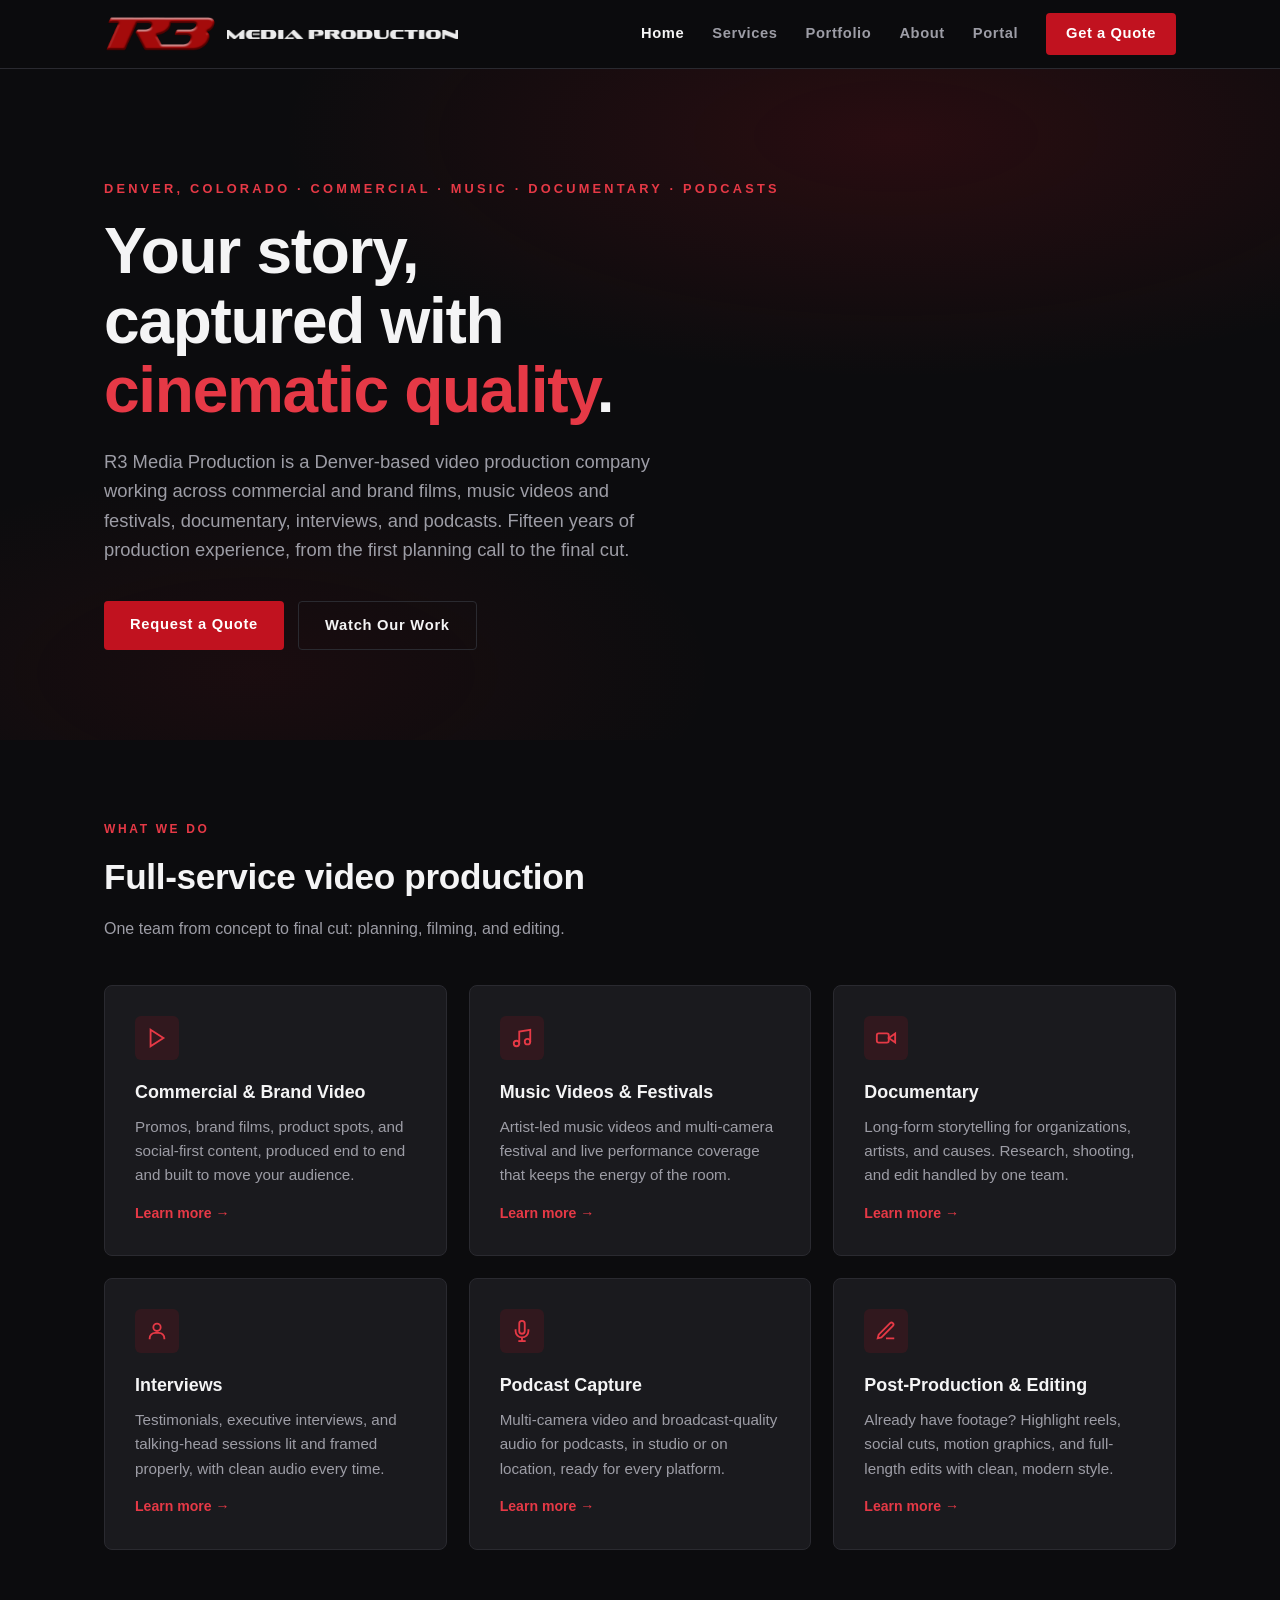
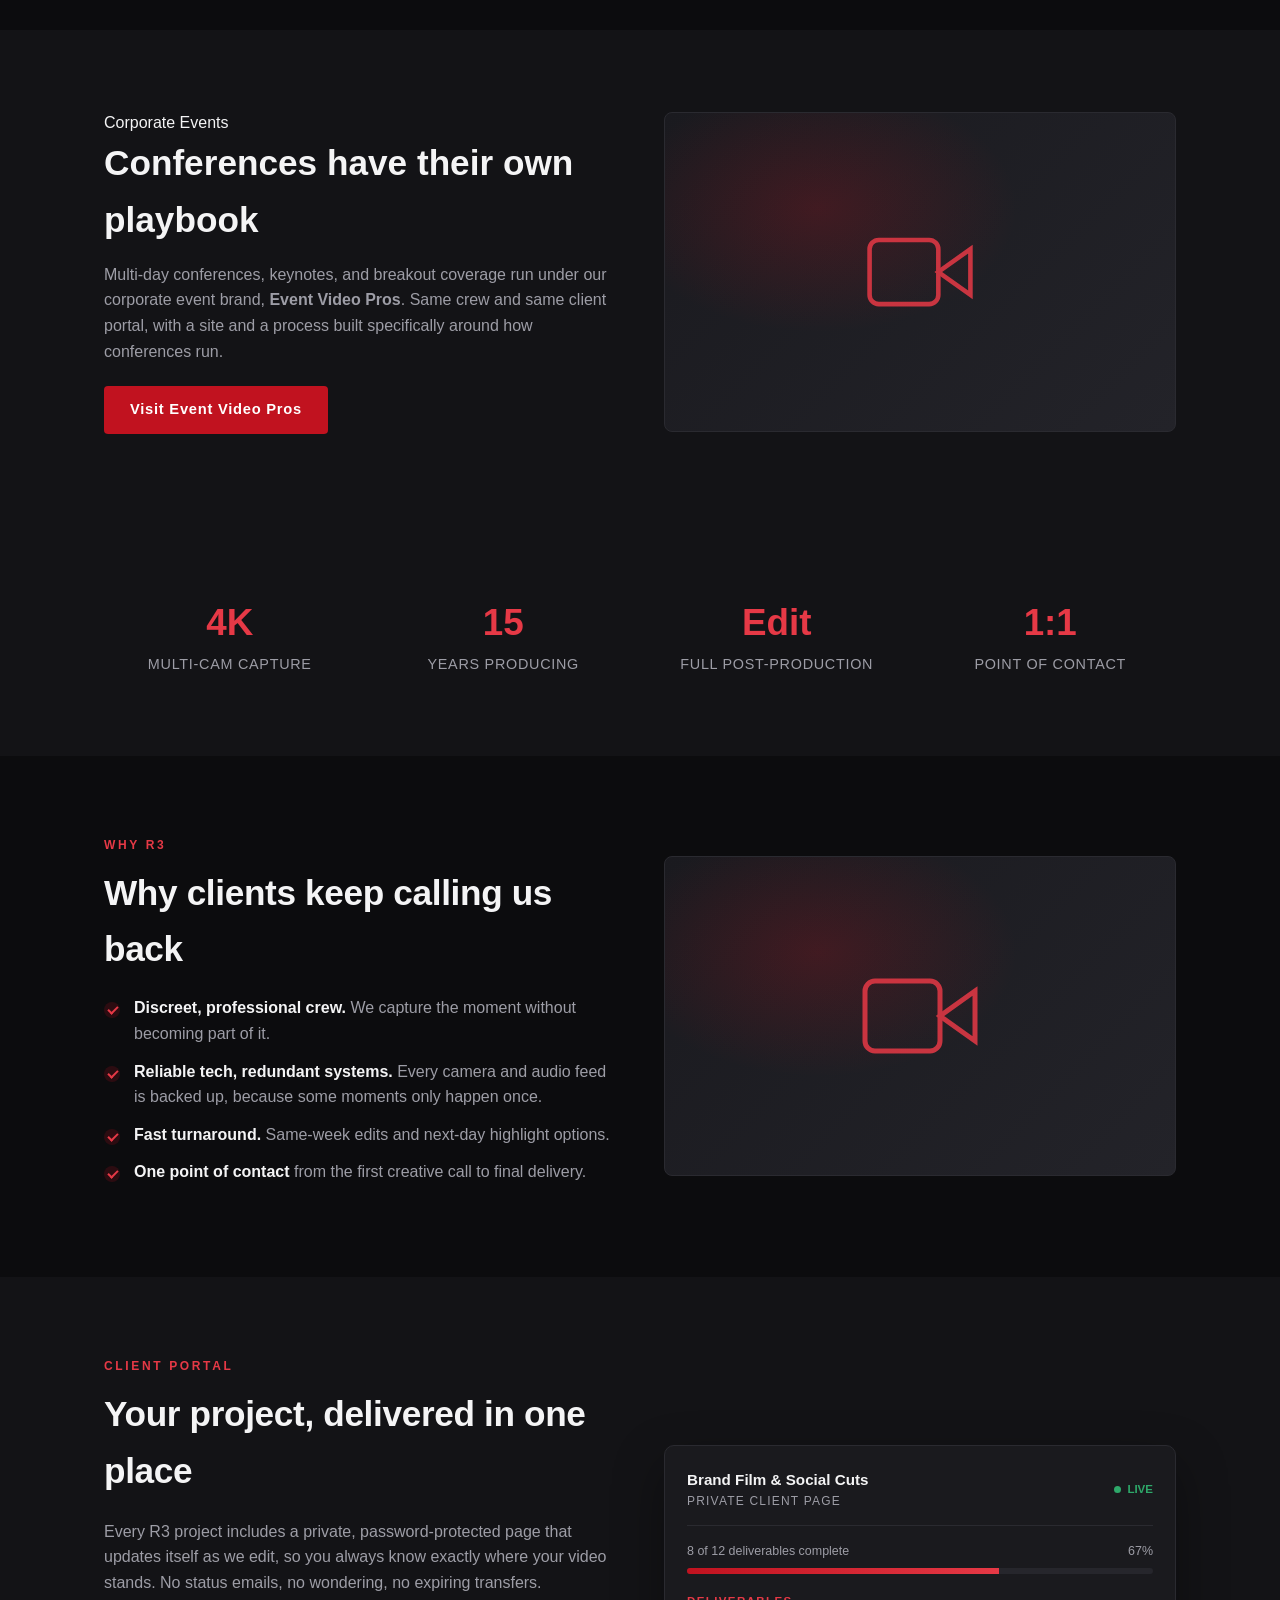
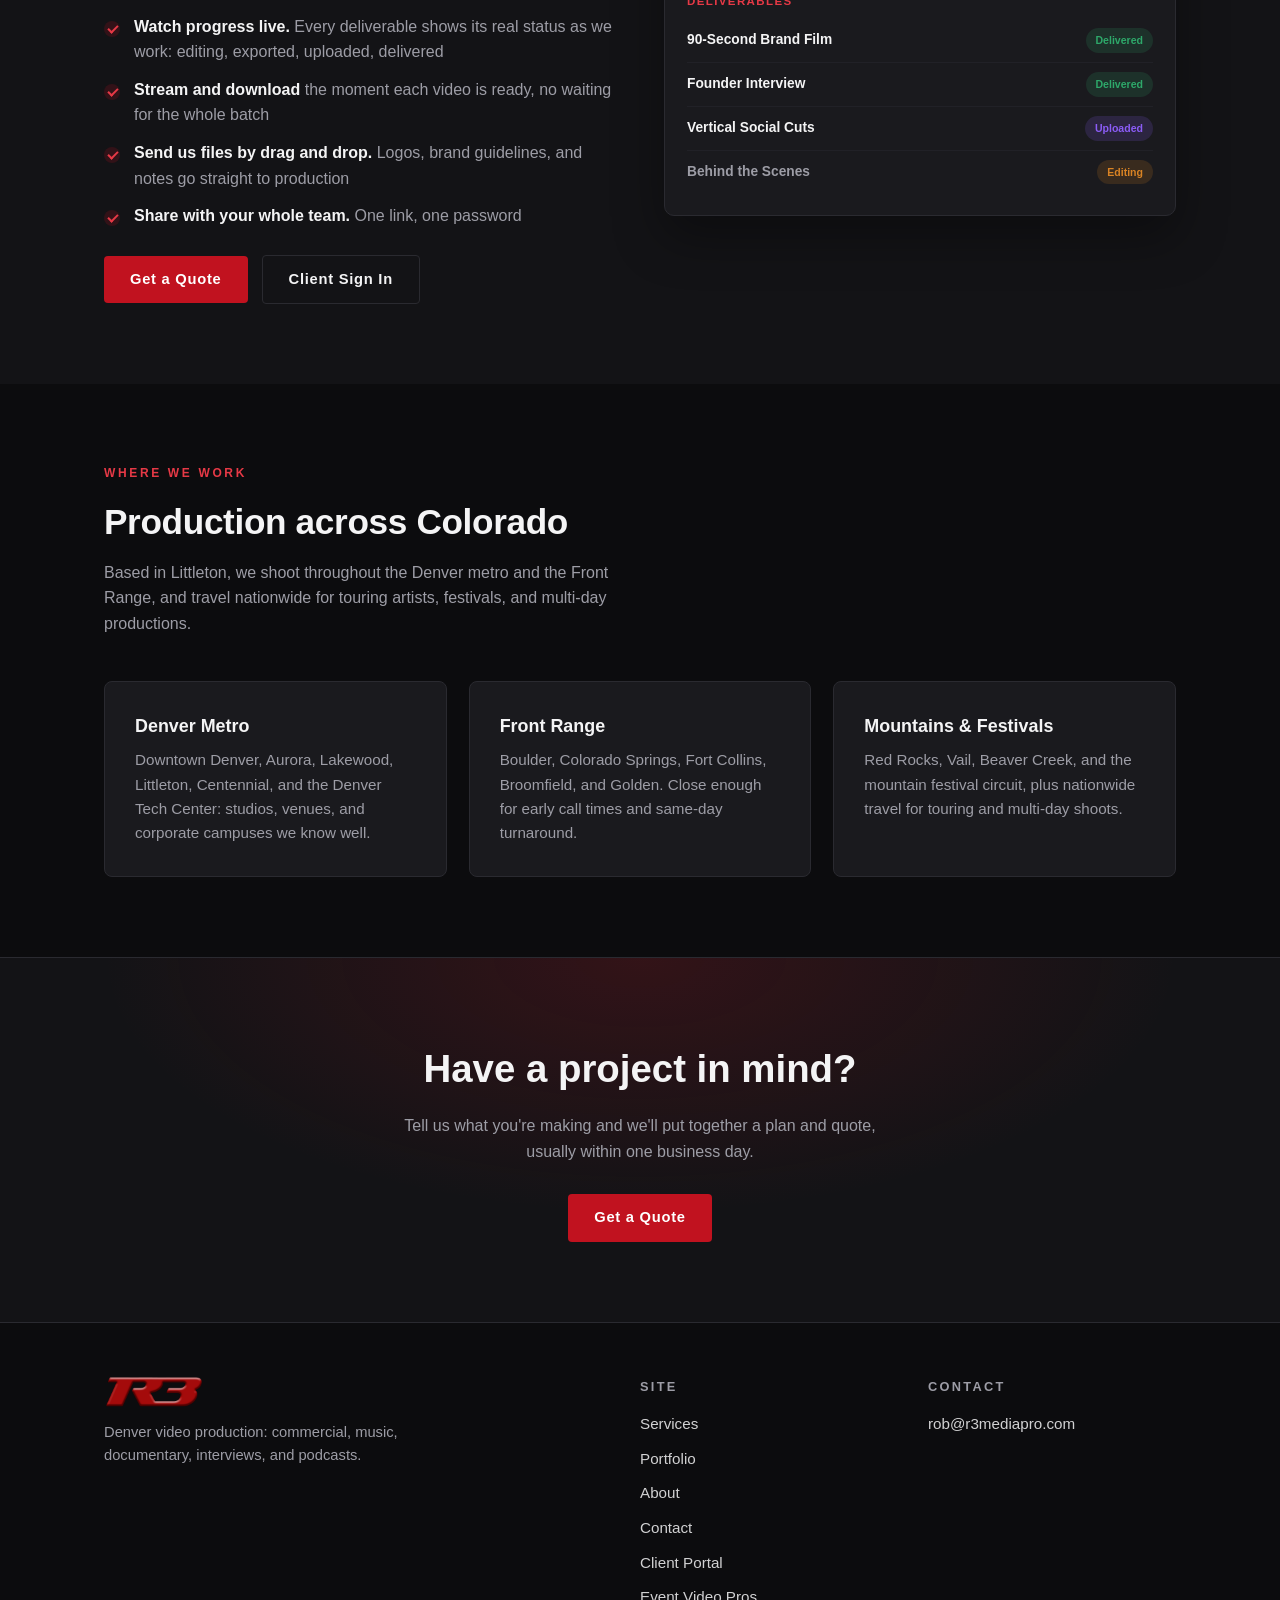
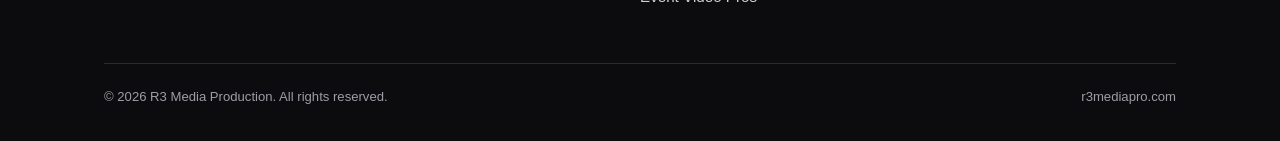
==== index.html @ 39f2b718 "Say playbook, not team: the conference handoff is specialisation, not headcount Co-Authored-By: Clau" ====
<!DOCTYPE html>
<html lang="en">
<head>
  <meta charset="UTF-8">
  <meta name="viewport" content="width=device-width, initial-scale=1.0">
  <title>Video Production in Denver | Commercial, Music, Documentary &amp; Podcast</title>
  <meta name="description" content="Denver video production company. Commercial and brand video, music videos and festivals, documentary, interviews, and podcast capture, with full post-production and a live client portal.">
  <link rel="icon" type="image/png" href="assets/favicon.png">

  <!-- seo -->
  <link rel="canonical" href="https://r3mediapro.com/">
  <meta property="og:type" content="website">
  <meta property="og:site_name" content="R3 Media Production">
  <meta property="og:url" content="https://r3mediapro.com/">
  <meta property="og:title" content="Video Production in Denver | R3 Media Production">
  <meta property="og:description" content="Denver video production company. Commercial and brand video, music videos and festivals, documentary, interviews, and podcast capture, with full post-production and a live client portal.">
  <meta property="og:image" content="https://r3mediapro.com/assets/r3-logo-full.png">
  <meta name="twitter:card" content="summary_large_image">
  <meta name="twitter:title" content="Video Production in Denver | R3 Media Production">
  <meta name="twitter:description" content="Denver video production company. Commercial and brand video, music videos and festivals, documentary, interviews, and podcast capture, with full post-production and a live client portal.">
  <meta name="twitter:image" content="https://r3mediapro.com/assets/r3-logo-full.png">
  <!-- /seo -->
  <link rel="stylesheet" href="css/styles.css">

<script type="application/ld+json">
{
  "@context": "https://schema.org",
  "@graph": [
    {
      "@type": ["LocalBusiness", "ProfessionalService"],
      "@id": "https://r3mediapro.com/#business",
      "name": "R3 Media Production",
      "description": "Denver video production company producing commercial and brand video, music videos and festival coverage, documentary, interviews, and podcast capture, with full post-production.",
      "url": "https://r3mediapro.com/",
      "email": "rob@r3mediapro.com",
      "image": "https://r3mediapro.com/assets/r3-logo-full.png",
      "logo": "https://r3mediapro.com/assets/r3-logo-full.png",
      "founder": { "@type": "Person", "name": "Rob Spradling", "jobTitle": "Owner / Operator" },
      "address": { "@type": "PostalAddress", "addressLocality": "Littleton", "addressRegion": "CO", "addressCountry": "US" },
      "areaServed": [
        { "@type": "City", "name": "Denver" },
        { "@type": "City", "name": "Littleton" },
        { "@type": "City", "name": "Boulder" },
        { "@type": "City", "name": "Colorado Springs" },
        { "@type": "City", "name": "Aurora" },
        { "@type": "State", "name": "Colorado" }
      ],
      "knowsAbout": [
        "commercial video production",
        "brand video production",
        "music video production",
        "music festival videography",
        "documentary production",
        "interview filming",
        "podcast video and audio capture",
        "video editing and post-production"
      ],
      "hasOfferCatalog": {
        "@type": "OfferCatalog",
        "name": "Video Production Services",
        "itemListElement": [
          { "@type": "Offer", "itemOffered": { "@type": "Service", "name": "Commercial and Brand Video", "url": "https://r3mediapro.com/services.html#commercial" } },
          { "@type": "Offer", "itemOffered": { "@type": "Service", "name": "Music Videos and Festival Coverage", "url": "https://r3mediapro.com/services.html#music" } },
          { "@type": "Offer", "itemOffered": { "@type": "Service", "name": "Documentary Production", "url": "https://r3mediapro.com/services.html#documentary" } },
          { "@type": "Offer", "itemOffered": { "@type": "Service", "name": "Interview Filming", "url": "https://r3mediapro.com/services.html#interviews" } },
          { "@type": "Offer", "itemOffered": { "@type": "Service", "name": "Video and Audio Podcast Capture", "url": "https://r3mediapro.com/services.html#podcast" } },
          { "@type": "Offer", "itemOffered": { "@type": "Service", "name": "Post-Production and Editing", "url": "https://r3mediapro.com/services.html#editing" } }
        ]
      }
    },
    {
      "@type": "WebSite",
      "@id": "https://r3mediapro.com/#website",
      "url": "https://r3mediapro.com/",
      "name": "R3 Media Production",
      "publisher": { "@id": "https://r3mediapro.com/#business" }
    }
  ]
}
</script>
</head>
<body>

<header class="site-header">
  <div class="wrap nav">
    <a class="brand" href="index.html">
      <img src="assets/r3-mark.png" alt="R3 Media Production logo">
      <img class="mp-text" src="assets/mp-text.png" alt="Media Production">
    </a>
    <button class="menu-toggle" aria-label="Menu" onclick="document.querySelector('nav.links').classList.toggle('open')">
      <span></span><span></span><span></span>
    </button>
    <nav class="links">
      <a href="index.html" class="active">Home</a>
      <a href="services.html">Services</a>
      <a href="portfolio.html">Portfolio</a>
      <a href="about.html">About</a>
      <a href="portal/">Portal</a>
      <a href="contact.html" class="btn">Get a Quote</a>
    </nav>
  </div>
</header>

<div id="sent-banner" style="display:none; background:#1d7a3e; color:#fff; text-align:center; padding:14px 24px; font-weight:600;">
  ✓ Request sent! We'll get back to you within one business day.
</div>
<script>
if (new URLSearchParams(location.search).get('sent') === '1') {
  document.getElementById('sent-banner').style.display = 'block';
  history.replaceState(null, '', location.pathname);
  setTimeout(() => { document.getElementById('sent-banner').style.display = 'none'; }, 6000);
}
</script>

<section class="hero">
  <div class="wrap">
    <div class="kicker">Denver, Colorado &middot; Commercial &middot; Music &middot; Documentary &middot; Podcasts</div>
    <h1>Your story, captured with <em>cinematic quality</em>.</h1>
    <p class="lead">R3 Media Production is a Denver-based video production company working across commercial and brand films, music videos and festivals, documentary, interviews, and podcasts. Fifteen years of production experience, from the first planning call to the final cut.</p>
    <div class="cta-row">
      <a class="btn" href="contact.html">Request a Quote</a>
      <a class="btn ghost" href="portfolio.html">Watch Our Work</a>
    </div>
  </div>
</section>

<section class="block">
  <div class="wrap">
    <div class="section-head">
      <div class="kicker">What We Do</div>
      <h2>Full-service video production</h2>
      <p>One team from concept to final cut: planning, filming, and editing.</p>
    </div>
    <div class="grid cols-3">
      <div class="card">
        <div class="icon">
          <svg width="22" height="22" viewBox="0 0 24 24" fill="none" stroke="currentColor" stroke-width="2"><polygon points="5 3 19 12 5 21 5 3"/></svg>
        </div>
        <h3>Commercial &amp; Brand Video</h3>
        <p>Promos, brand films, product spots, and social-first content, produced end to end and built to move your audience.</p>
        <a class="more" href="services.html#commercial">Learn more &rarr;</a>
      </div>
      <div class="card">
        <div class="icon">
          <svg width="22" height="22" viewBox="0 0 24 24" fill="none" stroke="currentColor" stroke-width="2"><path d="M9 18V5l12-2v13"/><circle cx="6" cy="18" r="3"/><circle cx="18" cy="16" r="3"/></svg>
        </div>
        <h3>Music Videos &amp; Festivals</h3>
        <p>Artist-led music videos and multi-camera festival and live performance coverage that keeps the energy of the room.</p>
        <a class="more" href="services.html#music">Learn more &rarr;</a>
      </div>
      <div class="card">
        <div class="icon">
          <svg width="22" height="22" viewBox="0 0 24 24" fill="none" stroke="currentColor" stroke-width="2"><rect x="2" y="7" width="13" height="10" rx="2"/><path d="M22 7l-7 5 7 5V7z"/></svg>
        </div>
        <h3>Documentary</h3>
        <p>Long-form storytelling for organizations, artists, and causes. Research, shooting, and edit handled by one team.</p>
        <a class="more" href="services.html#documentary">Learn more &rarr;</a>
      </div>
      <div class="card">
        <div class="icon">
          <svg width="22" height="22" viewBox="0 0 24 24" fill="none" stroke="currentColor" stroke-width="2"><circle cx="12" cy="8" r="4"/><path d="M4 21v-1a6 6 0 016-6h4a6 6 0 016 6v1"/></svg>
        </div>
        <h3>Interviews</h3>
        <p>Testimonials, executive interviews, and talking-head sessions lit and framed properly, with clean audio every time.</p>
        <a class="more" href="services.html#interviews">Learn more &rarr;</a>
      </div>
      <div class="card">
        <div class="icon">
          <svg width="22" height="22" viewBox="0 0 24 24" fill="none" stroke="currentColor" stroke-width="2"><path d="M12 1a3 3 0 00-3 3v8a3 3 0 006 0V4a3 3 0 00-3-3z"/><path d="M19 10v2a7 7 0 01-14 0v-2"/><line x1="12" y1="19" x2="12" y2="23"/><line x1="8" y1="23" x2="16" y2="23"/></svg>
        </div>
        <h3>Podcast Capture</h3>
        <p>Multi-camera video and broadcast-quality audio for podcasts, in studio or on location, ready for every platform.</p>
        <a class="more" href="services.html#podcast">Learn more &rarr;</a>
      </div>
      <div class="card">
        <div class="icon">
          <svg width="22" height="22" viewBox="0 0 24 24" fill="none" stroke="currentColor" stroke-width="2"><path d="M12 20h9M16.5 3.5a2.12 2.12 0 013 3L7 19l-4 1 1-4L16.5 3.5z"/></svg>
        </div>
        <h3>Post-Production &amp; Editing</h3>
        <p>Already have footage? Highlight reels, social cuts, motion graphics, and full-length edits with clean, modern style.</p>
        <a class="more" href="services.html#editing">Learn more &rarr;</a>
      </div>
    </div>
  </div>
</section>

<section class="block alt" id="corporate-events">
  <div class="wrap">
    <div class="grid cols-2" style="align-items:center; gap:48px;">
      <div>
        <div class="kicker">Corporate Events</div>
        <h2 style="font-size:clamp(1.6rem,3vw,2.2rem); font-weight:800;">Conferences have their own playbook</h2>
        <p style="color:var(--muted); margin:14px 0 4px;">Multi-day conferences, keynotes, and breakout coverage run under our corporate event brand, <strong>Event Video Pros</strong>. Same crew and same client portal, with a site and a process built specifically around how conferences run.</p>
        <div class="cta-row" style="margin-top:22px;">
          <a class="btn" href="https://eventvideopros.com/">Visit Event Video Pros</a>
        </div>
      </div>
      <div class="service-visual" style="aspect-ratio:16/10;">
        <svg width="110" height="110" viewBox="0 0 24 24" fill="none" stroke="#e63946" stroke-width="1"><path d="M23 7l-7 5 7 5V7z"/><rect x="1" y="5" width="15" height="14" rx="2"/></svg>
      </div>
    </div>
  </div>
</section>

<section class="block alt">
  <div class="wrap">
    <div class="stats">
      <div class="stat"><div class="num">4K</div><div class="label">Multi-Cam Capture</div></div>
      <div class="stat"><div class="num">15</div><div class="label">Years Producing</div></div>
      <div class="stat"><div class="num">Edit</div><div class="label">Full Post-Production</div></div>
      <div class="stat"><div class="num">1:1</div><div class="label">Point of Contact</div></div>
    </div>
  </div>
</section>

<section class="block">
  <div class="wrap">
    <div class="grid cols-2" style="align-items:center; gap:48px;">
      <div>
        <div class="section-head" style="margin-bottom:0;">
          <div class="kicker">Why R3</div>
          <h2>Why clients keep calling us back</h2>
        </div>
        <ul class="checks">
          <li><strong>Discreet, professional crew.</strong> We capture the moment without becoming part of it.</li>
          <li><strong>Reliable tech, redundant systems.</strong> Every camera and audio feed is backed up, because some moments only happen once.</li>
          <li><strong>Fast turnaround.</strong> Same-week edits and next-day highlight options.</li>
          <li><strong>One point of contact</strong> from the first creative call to final delivery.</li>
        </ul>
      </div>
      <div class="service-visual">
        <svg width="120" height="120" viewBox="0 0 24 24" fill="none" stroke="#e63946" stroke-width="1"><path d="M23 7l-7 5 7 5V7z"/><rect x="1" y="5" width="15" height="14" rx="2"/></svg>
      </div>
    </div>
  </div>
</section>

<section class="block alt" id="client-portal">
  <div class="wrap">
    <div class="grid cols-2" style="align-items:center; gap:48px;">
      <div>
        <div class="section-head" style="margin-bottom:20px;">
          <div class="kicker">Client Portal</div>
          <h2>Your project, delivered in one place</h2>
        </div>
        <p style="color:var(--muted); margin-bottom:6px;">Every R3 project includes a private, password-protected page that updates itself as we edit, so you always know exactly where your video stands. No status emails, no wondering, no expiring transfers.</p>
        <ul class="checks">
          <li><strong>Watch progress live.</strong> Every deliverable shows its real status as we work: editing, exported, uploaded, delivered</li>
          <li><strong>Stream and download</strong> the moment each video is ready, no waiting for the whole batch</li>
          <li><strong>Send us files by drag and drop.</strong> Logos, brand guidelines, and notes go straight to production</li>
          <li><strong>Share with your whole team.</strong> One link, one password</li>
        </ul>
        <div class="cta-row" style="margin-top:26px; display:flex; gap:14px; align-items:center; flex-wrap:wrap;">
          <a class="btn" href="contact.html">Get a Quote</a>
          <a class="btn ghost" href="portal/">Client Sign In</a>
        </div>
      </div>
      <div style="background:var(--card); border:1px solid var(--line); border-radius:10px; padding:22px; box-shadow:0 20px 50px rgba(0,0,0,0.35);">
        <div style="display:flex; align-items:center; justify-content:space-between; gap:10px; border-bottom:1px solid var(--line); padding-bottom:14px; margin-bottom:16px;">
          <div>
            <div style="font-weight:800; font-size:0.95rem;">Brand Film &amp; Social Cuts</div>
            <div style="color:var(--muted); font-size:0.75rem; letter-spacing:0.1em; text-transform:uppercase;">Private client page</div>
          </div>
          <span style="display:flex; align-items:center; gap:6px; color:#2ea86a; font-size:0.72rem; font-weight:700;"><span style="width:7px; height:7px; border-radius:50%; background:#2ea86a; display:inline-block;"></span>LIVE</span>
        </div>

        <div style="display:flex; justify-content:space-between; font-size:0.78rem; color:var(--muted); margin-bottom:6px;">
          <span>8 of 12 deliverables complete</span><span>67%</span>
        </div>
        <div style="height:6px; border-radius:3px; background:#26262c; overflow:hidden; margin-bottom:18px;">
          <div style="width:67%; height:100%; background:linear-gradient(90deg,#c1121f,#e63946);"></div>
        </div>

        <div style="color:var(--red-bright); font-size:0.72rem; font-weight:800; letter-spacing:0.12em; text-transform:uppercase; margin-bottom:8px;">Deliverables</div>

        <div style="display:flex; justify-content:space-between; align-items:center; gap:8px; padding:9px 0; border-bottom:1px solid #212127;">
          <span style="font-size:0.86rem; font-weight:600;">90-Second Brand Film</span>
          <span style="background:rgba(46,168,106,.16); color:#2ea86a; font-size:0.66rem; font-weight:700; padding:4px 10px; border-radius:20px; white-space:nowrap;">Delivered</span>
        </div>
        <div style="display:flex; justify-content:space-between; align-items:center; gap:8px; padding:9px 0; border-bottom:1px solid #212127;">
          <span style="font-size:0.86rem; font-weight:600;">Founder Interview</span>
          <span style="background:rgba(46,168,106,.16); color:#2ea86a; font-size:0.66rem; font-weight:700; padding:4px 10px; border-radius:20px; white-space:nowrap;">Delivered</span>
        </div>
        <div style="display:flex; justify-content:space-between; align-items:center; gap:8px; padding:9px 0; border-bottom:1px solid #212127;">
          <span style="font-size:0.86rem; font-weight:600;">Vertical Social Cuts</span>
          <span style="background:rgba(139,92,246,.16); color:#8b5cf6; font-size:0.66rem; font-weight:700; padding:4px 10px; border-radius:20px; white-space:nowrap;">Uploaded</span>
        </div>
        <div style="display:flex; justify-content:space-between; align-items:center; gap:8px; padding:9px 0;">
          <span style="font-size:0.86rem; font-weight:600; color:var(--muted);">Behind the Scenes</span>
          <span style="background:rgba(217,131,36,.16); color:#d98324; font-size:0.66rem; font-weight:700; padding:4px 10px; border-radius:20px; white-space:nowrap;">Editing</span>
        </div>
      </div>
    </div>
  </div>
</section>

<section class="block">
  <div class="wrap">
    <div class="section-head">
      <div class="kicker">Where We Work</div>
      <h2>Production across Colorado</h2>
      <p>Based in Littleton, we shoot throughout the Denver metro and the Front Range, and travel nationwide for touring artists, festivals, and multi-day productions.</p>
    </div>
    <div class="grid cols-3">
      <div class="card">
        <h3>Denver Metro</h3>
        <p>Downtown Denver, Aurora, Lakewood, Littleton, Centennial, and the Denver Tech Center: studios, venues, and corporate campuses we know well.</p>
      </div>
      <div class="card">
        <h3>Front Range</h3>
        <p>Boulder, Colorado Springs, Fort Collins, Broomfield, and Golden. Close enough for early call times and same-day turnaround.</p>
      </div>
      <div class="card">
        <h3>Mountains &amp; Festivals</h3>
        <p>Red Rocks, Vail, Beaver Creek, and the mountain festival circuit, plus nationwide travel for touring and multi-day shoots.</p>
      </div>
    </div>
  </div>
</section>

<section class="cta-band">
  <div class="wrap">
    <h2>Have a project in mind?</h2>
    <p>Tell us what you're making and we'll put together a plan and quote, usually within one business day.</p>
    <a class="btn" href="contact.html">Get a Quote</a>
  </div>
</section>

<footer class="site-footer">
  <div class="wrap">
    <div class="footer-grid">
      <div>
        <a class="brand" href="index.html"><img src="assets/r3-mark.png" alt="R3 Media Production"></a>
        <p class="tag">Denver video production: commercial, music, documentary, interviews, and podcasts.</p>
      </div>
      <div>
        <h4>Site</h4>
        <ul>
          <li><a href="services.html">Services</a></li>
          <li><a href="portfolio.html">Portfolio</a></li>
          <li><a href="about.html">About</a></li>
          <li><a href="contact.html">Contact</a></li>
          <li><a href="portal/">Client Portal</a></li>
          <li><a href="https://eventvideopros.com/">Event Video Pros</a></li>
        </ul>
      </div>
      <div>
        <h4>Contact</h4>
        <ul>
          <li><a href="mailto:rob@r3mediapro.com">rob@r3mediapro.com</a></li>
        </ul>
      </div>
    </div>
    <div class="footer-bottom">
      <span>&copy; 2026 R3 Media Production. All rights reserved.</span>
      <span>r3mediapro.com</span>
    </div>
  </div>
</footer>

</body>
</html>
---- css/styles.css ----
/* R3 Media Production - site styles */
:root {
  --bg: #0c0c0e;
  --bg-alt: #131316;
  --card: #1a1a1e;
  --line: #2a2a30;
  --text: #f4f4f5;
  --muted: #9d9da6;
  --red: #c1121f;
  --red-bright: #e63946;
  --max: 1120px;
}

* { margin: 0; padding: 0; box-sizing: border-box; }

html { scroll-behavior: smooth; }

body {
  background: var(--bg);
  color: var(--text);
  font-family: -apple-system, BlinkMacSystemFont, "Segoe UI", Roboto, Helvetica, Arial, sans-serif;
  line-height: 1.6;
  -webkit-font-smoothing: antialiased;
}

img { max-width: 100%; display: block; }

a { color: var(--red-bright); text-decoration: none; }

.wrap { max-width: var(--max); margin: 0 auto; padding: 0 24px; }

/* ---------- Nav ---------- */
header.site-header {
  position: sticky; top: 0; z-index: 100;
  background: rgba(12, 12, 14, 0.92);
  backdrop-filter: blur(10px);
  border-bottom: 1px solid var(--line);
}
.nav {
  display: flex; align-items: center; justify-content: space-between;
  height: 68px;
}
.brand { display: flex; align-items: center; gap: 10px; }
.brand img { height: 34px; width: auto; }
.brand .mp-text { height: 9px; width: auto; filter: invert(1) brightness(1.6); opacity: 0.92; }
nav.links { display: flex; gap: 28px; align-items: center; }
nav.links a {
  color: var(--muted); font-size: 0.92rem; font-weight: 600;
  letter-spacing: 0.04em; transition: color 0.2s;
}
nav.links a:hover, nav.links a.active { color: var(--text); }
.btn {
  display: inline-block; padding: 12px 26px; border-radius: 4px;
  background: var(--red); color: #fff !important; font-weight: 700;
  font-size: 0.92rem; letter-spacing: 0.05em; transition: background 0.2s, transform 0.2s;
}
.btn:hover { background: var(--red-bright); transform: translateY(-1px); }
.btn.ghost {
  background: transparent; border: 1px solid var(--line); color: var(--text) !important;
}
.btn.ghost:hover { border-color: var(--red-bright); background: transparent; }
nav.links .btn { padding: 9px 20px; }

/* mobile nav */
.menu-toggle { display: none; background: none; border: 0; cursor: pointer; padding: 8px; }
.menu-toggle span { display: block; width: 22px; height: 2px; background: var(--text); margin: 5px 0; }
@media (max-width: 800px) {
  .menu-toggle { display: block; }
  nav.links {
    display: none; position: absolute; top: 68px; left: 0; right: 0;
    flex-direction: column; background: var(--bg-alt); padding: 24px;
    border-bottom: 1px solid var(--line); gap: 18px;
  }
  nav.links.open { display: flex; }
}

/* ---------- Hero ---------- */
.hero {
  position: relative; overflow: hidden;
  padding: 110px 0 90px;
  background:
    radial-gradient(ellipse 80% 60% at 70% 10%, rgba(193, 18, 31, 0.16), transparent 60%),
    radial-gradient(ellipse 60% 50% at 20% 90%, rgba(193, 18, 31, 0.08), transparent 60%),
    var(--bg);
}
.hero .kicker {
  color: var(--red-bright); font-weight: 700; letter-spacing: 0.25em;
  text-transform: uppercase; font-size: 0.8rem; margin-bottom: 18px;
}
.hero h1 {
  font-size: clamp(2.4rem, 5.5vw, 4rem); line-height: 1.08;
  font-weight: 800; letter-spacing: -0.02em; max-width: 15ch;
}
.hero h1 em { font-style: normal; color: var(--red-bright); }
.hero p.lead {
  margin-top: 22px; font-size: 1.15rem; color: var(--muted); max-width: 54ch;
}
.hero .cta-row { margin-top: 36px; display: flex; gap: 14px; flex-wrap: wrap; }

/* page hero (interior pages) */
.page-hero { padding: 70px 0 50px; border-bottom: 1px solid var(--line);
  background: radial-gradient(ellipse 70% 80% at 80% 0%, rgba(193, 18, 31, 0.12), transparent 60%), var(--bg);
}
.page-hero h1 { font-size: clamp(2rem, 4.5vw, 3rem); font-weight: 800; letter-spacing: -0.02em; }
.page-hero p { margin-top: 12px; color: var(--muted); max-width: 60ch; font-size: 1.08rem; }

/* ---------- Sections ---------- */
section.block { padding: 80px 0; }
section.block.alt { background: var(--bg-alt); }
.section-head { margin-bottom: 44px; }
.section-head .kicker {
  color: var(--red-bright); font-weight: 700; letter-spacing: 0.22em;
  text-transform: uppercase; font-size: 0.75rem; margin-bottom: 10px;
}
.section-head h2 { font-size: clamp(1.6rem, 3vw, 2.2rem); font-weight: 800; letter-spacing: -0.01em; }
.section-head p { color: var(--muted); margin-top: 10px; max-width: 62ch; }

/* cards grid */
.grid { display: grid; gap: 22px; }
.grid.cols-3 { grid-template-columns: repeat(3, 1fr); }
.grid.cols-2 { grid-template-columns: repeat(2, 1fr); }
@media (max-width: 900px) { .grid.cols-3 { grid-template-columns: 1fr 1fr; } }
@media (max-width: 640px) { .grid.cols-3, .grid.cols-2 { grid-template-columns: 1fr; } }

.card {
  background: var(--card); border: 1px solid var(--line); border-radius: 8px;
  padding: 30px; transition: border-color 0.2s, transform 0.2s;
}
.card:hover { border-color: rgba(230, 57, 70, 0.5); transform: translateY(-3px); }
.card .icon {
  width: 44px; height: 44px; border-radius: 6px; display: flex;
  align-items: center; justify-content: center; margin-bottom: 18px;
  background: rgba(193, 18, 31, 0.14); color: var(--red-bright);
}
.card h3 { font-size: 1.12rem; font-weight: 700; margin-bottom: 8px; }
.card p { color: var(--muted); font-size: 0.95rem; }
.card a.more { display: inline-block; margin-top: 14px; font-weight: 700; font-size: 0.88rem; }

/* stats */
.stats { display: grid; grid-template-columns: repeat(4, 1fr); gap: 22px; text-align: center; }
@media (max-width: 700px) { .stats { grid-template-columns: 1fr 1fr; } }
.stat .num { font-size: 2.3rem; font-weight: 800; color: var(--red-bright); }
.stat .label { color: var(--muted); font-size: 0.9rem; letter-spacing: 0.05em; text-transform: uppercase; }

/* portfolio */
.reel-grid { display: grid; grid-template-columns: repeat(3, 1fr); gap: 22px; }
@media (max-width: 900px) { .reel-grid { grid-template-columns: 1fr 1fr; } }
@media (max-width: 600px) { .reel-grid { grid-template-columns: 1fr; } }
.reel {
  position: relative; aspect-ratio: 16 / 9; border-radius: 8px; overflow: hidden;
  background: linear-gradient(135deg, #1c1c21 0%, #26262c 100%);
  border: 1px solid var(--line); display: flex; align-items: center; justify-content: center;
  flex-direction: column; gap: 10px; transition: border-color 0.2s;
}
.reel:hover { border-color: rgba(230, 57, 70, 0.5); }
.reel .play {
  width: 54px; height: 54px; border-radius: 50%;
  background: rgba(193, 18, 31, 0.9); display: flex; align-items: center; justify-content: center;
}
.reel .play svg { margin-left: 3px; }
.reel .title { font-weight: 700; font-size: 0.95rem; }
.reel .tag { color: var(--muted); font-size: 0.8rem; letter-spacing: 0.08em; text-transform: uppercase; }
.reel iframe { position: absolute; inset: 0; width: 100%; height: 100%; border: 0; }

/* checklist */
ul.checks { list-style: none; margin-top: 18px; }
ul.checks li {
  padding-left: 30px; position: relative; margin-bottom: 12px; color: var(--muted);
}
ul.checks li::before {
  content: ""; position: absolute; left: 0; top: 7px; width: 16px; height: 16px;
  border-radius: 50%; background: rgba(193, 18, 31, 0.18);
}
ul.checks li::after {
  content: ""; position: absolute; left: 4px; top: 11px; width: 8px; height: 4px;
  border-left: 2px solid var(--red-bright); border-bottom: 2px solid var(--red-bright);
  transform: rotate(-45deg);
}
ul.checks strong { color: var(--text); }

/* service detail rows */
.service-row {
  display: grid; grid-template-columns: 1fr 1fr; gap: 48px; align-items: center;
  padding: 60px 0; border-bottom: 1px solid var(--line);
}
.service-row:last-child { border-bottom: 0; }
@media (max-width: 800px) { .service-row { grid-template-columns: 1fr; gap: 24px; } }
.service-row h3 { font-size: 1.5rem; font-weight: 800; margin-bottom: 12px; }
.service-row p { color: var(--muted); }
.service-visual {
  aspect-ratio: 16 / 10; border-radius: 8px; border: 1px solid var(--line);
  background:
    radial-gradient(ellipse 60% 60% at 30% 30%, rgba(193, 18, 31, 0.22), transparent 65%),
    linear-gradient(135deg, #1a1a1f 0%, #232329 100%);
  display: flex; align-items: center; justify-content: center;
}
.service-visual svg { opacity: 0.85; }

/* CTA band */
.cta-band {
  padding: 80px 0; text-align: center;
  background:
    radial-gradient(ellipse 60% 100% at 50% 0%, rgba(193, 18, 31, 0.18), transparent 70%),
    var(--bg-alt);
  border-top: 1px solid var(--line);
}
.cta-band h2 { font-size: clamp(1.7rem, 3.5vw, 2.4rem); font-weight: 800; }
.cta-band p { color: var(--muted); margin: 14px auto 30px; max-width: 55ch; }

/* ---------- Forms ---------- */
form.quote {
  display: grid; grid-template-columns: 1fr 1fr; gap: 18px;
  background: var(--card); border: 1px solid var(--line); border-radius: 8px; padding: 34px;
}
@media (max-width: 640px) { form.quote { grid-template-columns: 1fr; } }
form.quote .full { grid-column: 1 / -1; }
form.quote label {
  display: block; font-size: 0.82rem; font-weight: 700; letter-spacing: 0.06em;
  text-transform: uppercase; color: var(--muted); margin-bottom: 7px;
}
form.quote input, form.quote select, form.quote textarea {
  width: 100%; padding: 12px 14px; border-radius: 5px;
  background: var(--bg); border: 1px solid var(--line); color: var(--text);
  font-size: 1rem; font-family: inherit;
}
form.quote input:focus, form.quote select:focus, form.quote textarea:focus {
  outline: none; border-color: var(--red-bright);
}
form.quote textarea { min-height: 120px; resize: vertical; }

/* ---------- Footer ---------- */
footer.site-footer {
  border-top: 1px solid var(--line); padding: 54px 0 34px; background: var(--bg);
}
.footer-grid { display: grid; grid-template-columns: 2fr 1fr 1fr; gap: 40px; }
@media (max-width: 700px) { .footer-grid { grid-template-columns: 1fr; } }
footer .brand img { height: 30px; }
footer p.tag { color: var(--muted); font-size: 0.92rem; margin-top: 14px; max-width: 40ch; }
footer h4 {
  font-size: 0.8rem; letter-spacing: 0.18em; text-transform: uppercase;
  color: var(--muted); margin-bottom: 14px;
}
footer ul { list-style: none; }
footer ul li { margin-bottom: 9px; }
footer ul a { color: var(--text); font-size: 0.95rem; opacity: 0.85; }
footer ul a:hover { color: var(--red-bright); opacity: 1; }
.footer-bottom {
  margin-top: 44px; padding-top: 22px; border-top: 1px solid var(--line);
  color: var(--muted); font-size: 0.82rem; display: flex; justify-content: space-between;
  flex-wrap: wrap; gap: 10px;
}

/* ---------- Portal video table ---------- */
.vt-section { margin-top: 36px; }
.vt-section > h3 {
  font-size: 0.85rem; text-transform: uppercase; letter-spacing: 0.14em;
  color: var(--red-bright); margin-bottom: 4px; font-weight: 800;
}
.vt-wrap { overflow-x: auto; }
table.vt { width: 100%; border-collapse: collapse; min-width: 560px; }
table.vt td { padding: 16px 12px; border-bottom: 1px solid var(--line); vertical-align: middle; }
table.vt tr:hover td { background: rgba(255,255,255,0.02); }
.vt .t { font-weight: 700; }
.vt .d { color: var(--muted); font-size: 0.85rem; margin-top: 2px; }
.vt .btns { text-align: right; white-space: nowrap; width: 1%; }
.btn.sm { padding: 8px 16px; font-size: 0.8rem; margin-left: 8px; border-radius: 4px; }
.vt tr.info-row td {
  background: var(--bg-alt); color: var(--muted); font-size: 0.85rem;
  padding: 10px 12px 12px; border-bottom: 1px solid var(--line);
}
.vt tr.info-row td span { margin-right: 22px; white-space: nowrap; }
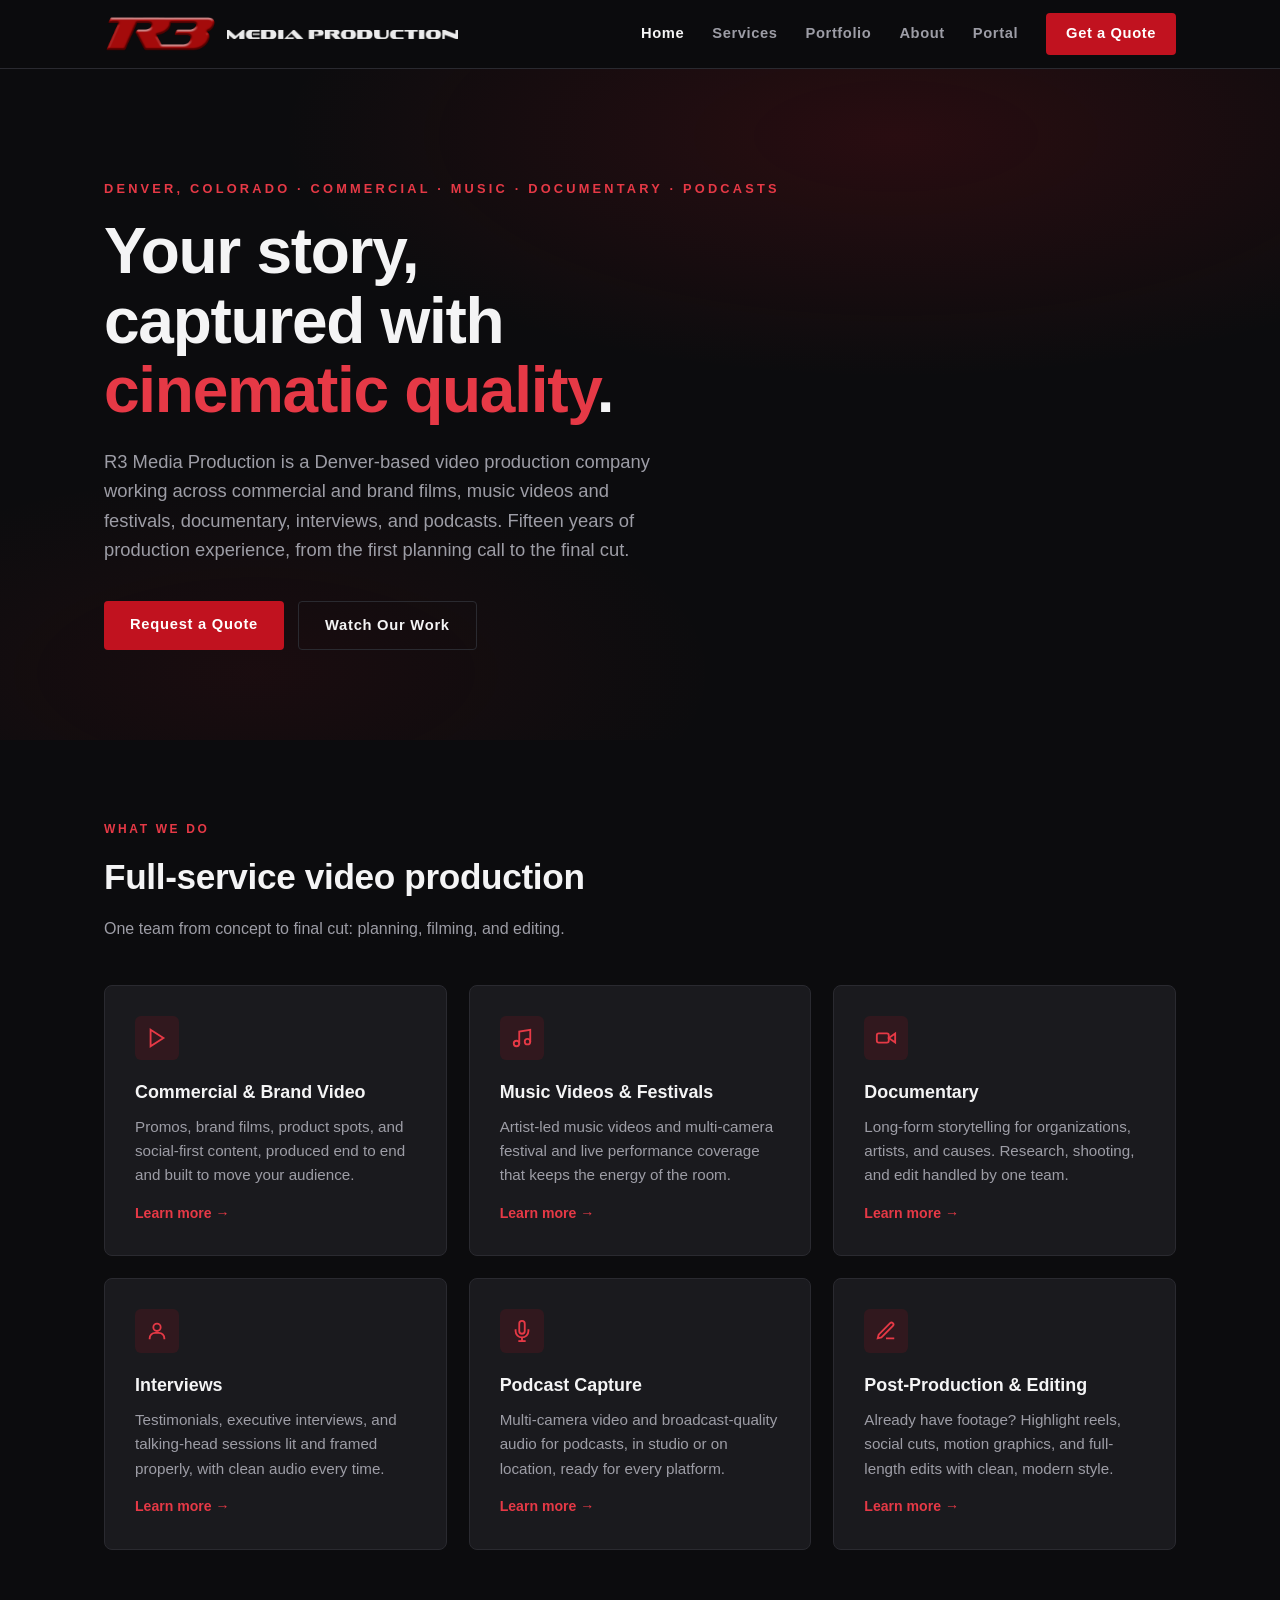
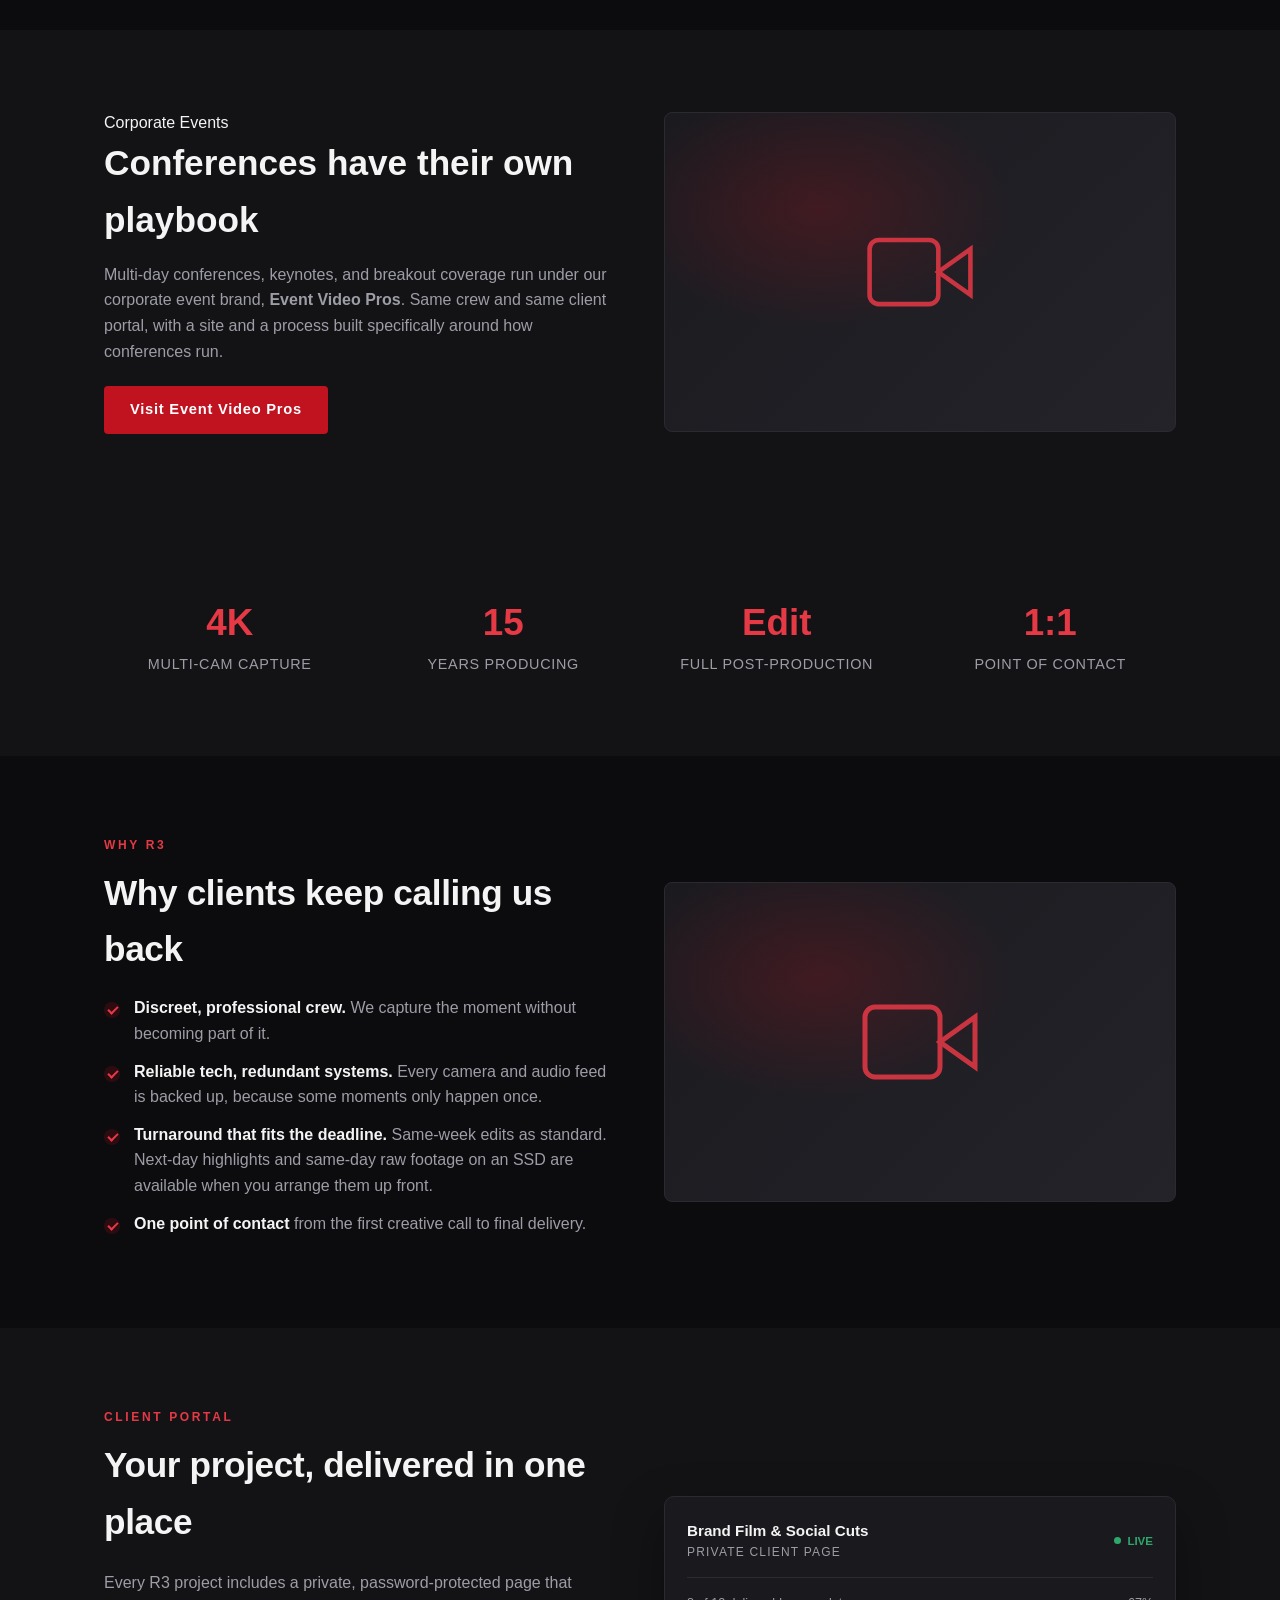
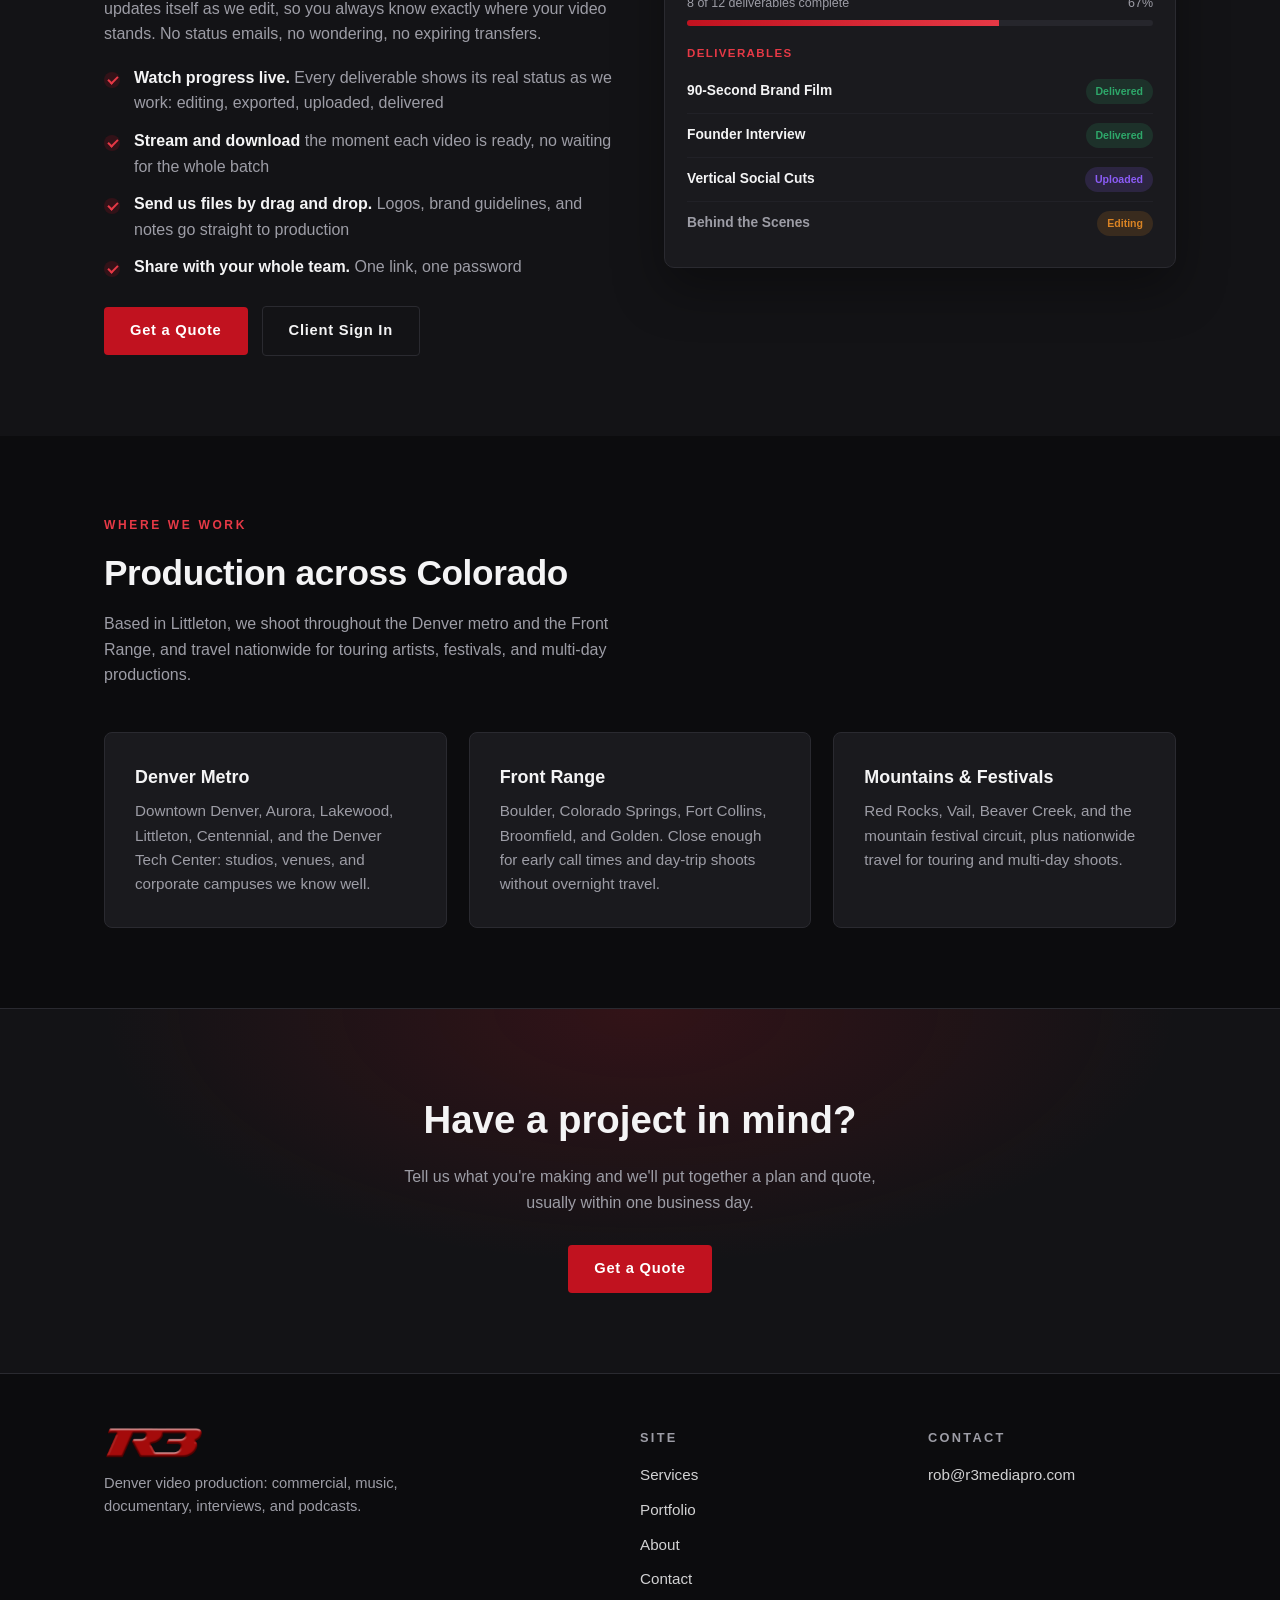
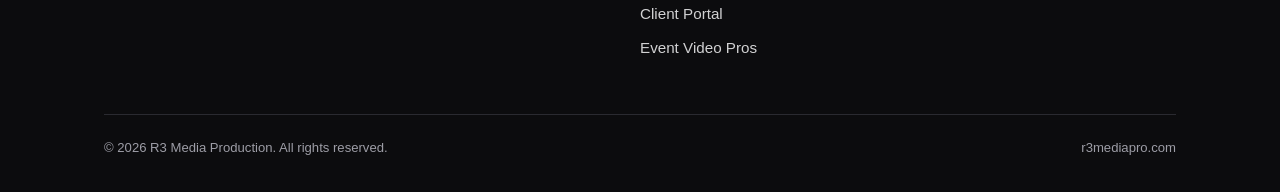
==== commit a671649d: "State turnaround precisely: same-week standard, faster by arrangement Co-Authored-By: Claude Fable 5" ====
--- a/index.html
+++ b/index.html
@@ -224,7 +224,7 @@
         <ul class="checks">
           <li><strong>Discreet, professional crew.</strong> We capture the moment without becoming part of it.</li>
           <li><strong>Reliable tech, redundant systems.</strong> Every camera and audio feed is backed up, because some moments only happen once.</li>
-          <li><strong>Fast turnaround.</strong> Same-week edits and next-day highlight options.</li>
+          <li><strong>Turnaround that fits the deadline.</strong> Same-week edits as standard. Next-day highlights and same-day raw footage on an SSD are available when you arrange them up front.</li>
           <li><strong>One point of contact</strong> from the first creative call to final delivery.</li>
         </ul>
       </div>
@@ -308,7 +308,7 @@
       </div>
       <div class="card">
         <h3>Front Range</h3>
-        <p>Boulder, Colorado Springs, Fort Collins, Broomfield, and Golden. Close enough for early call times and same-day turnaround.</p>
+        <p>Boulder, Colorado Springs, Fort Collins, Broomfield, and Golden. Close enough for early call times and day-trip shoots without overnight travel.</p>
       </div>
       <div class="card">
         <h3>Mountains &amp; Festivals</h3>
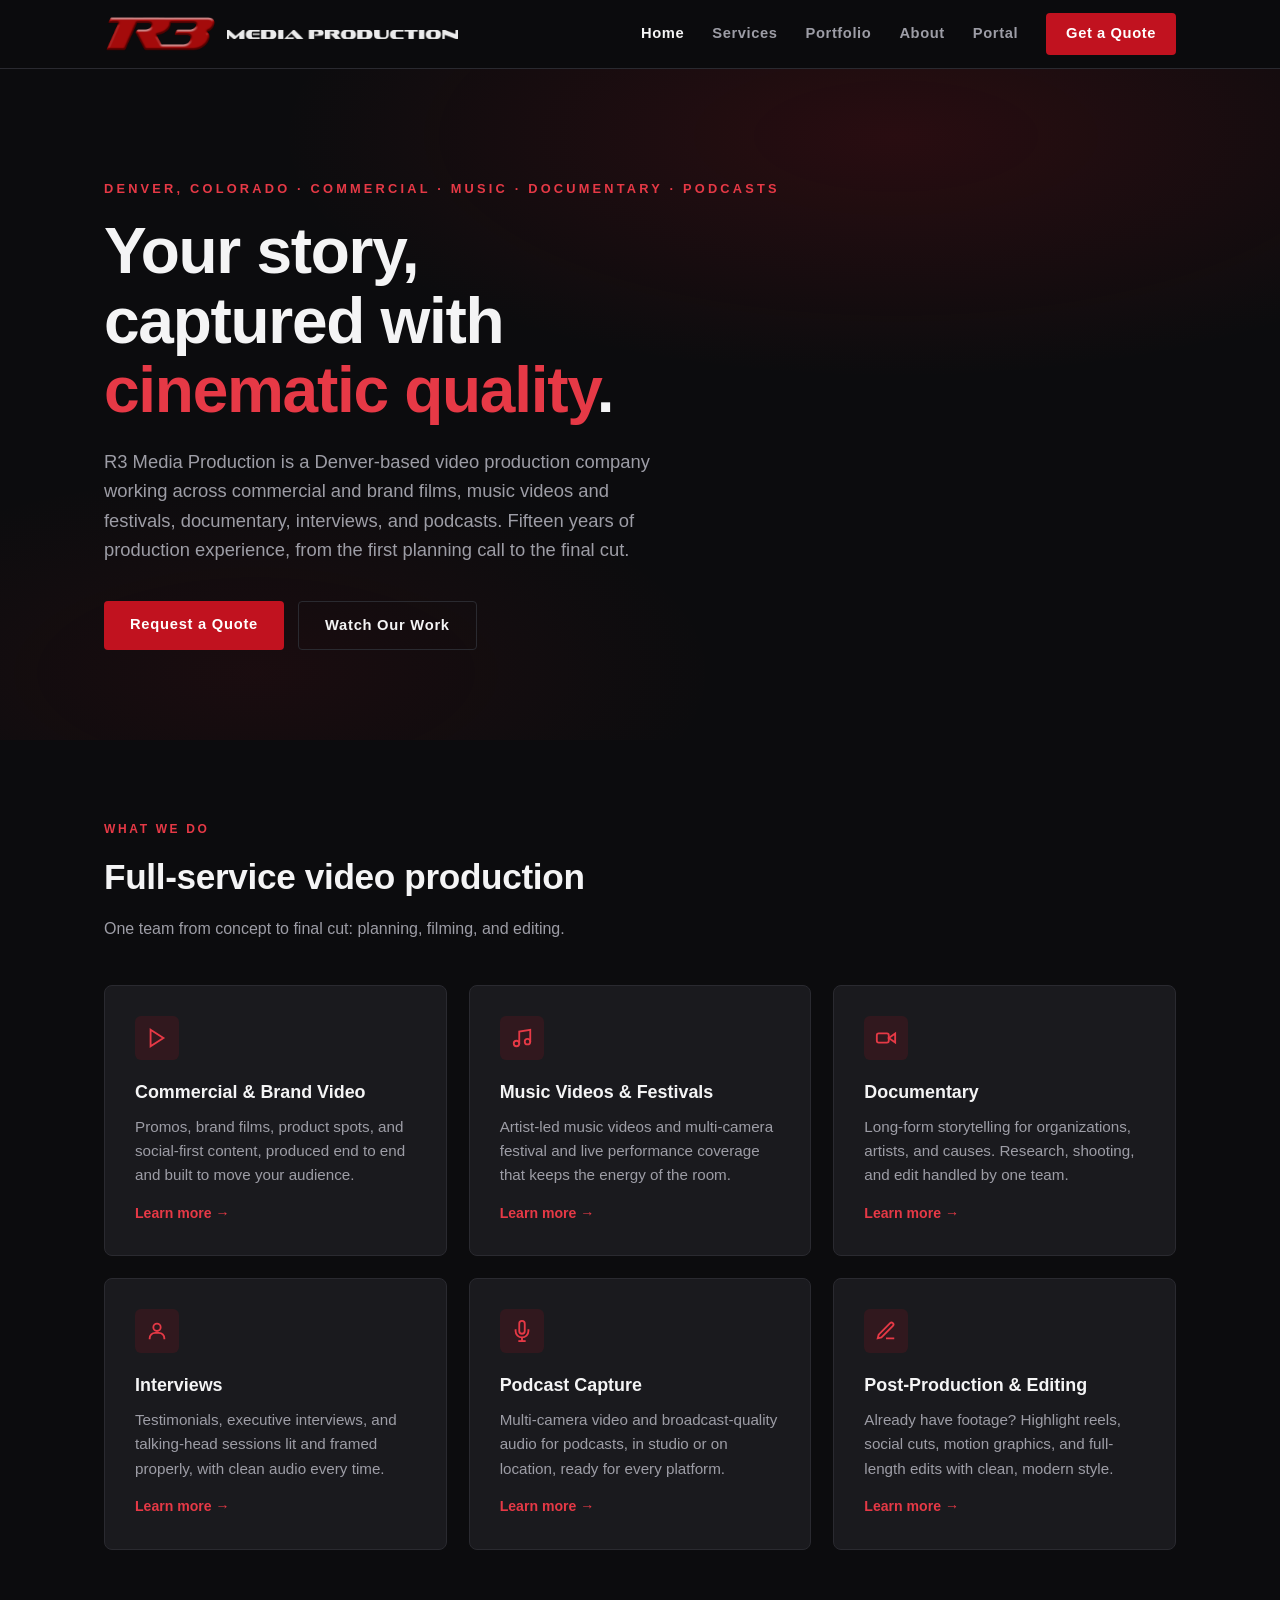
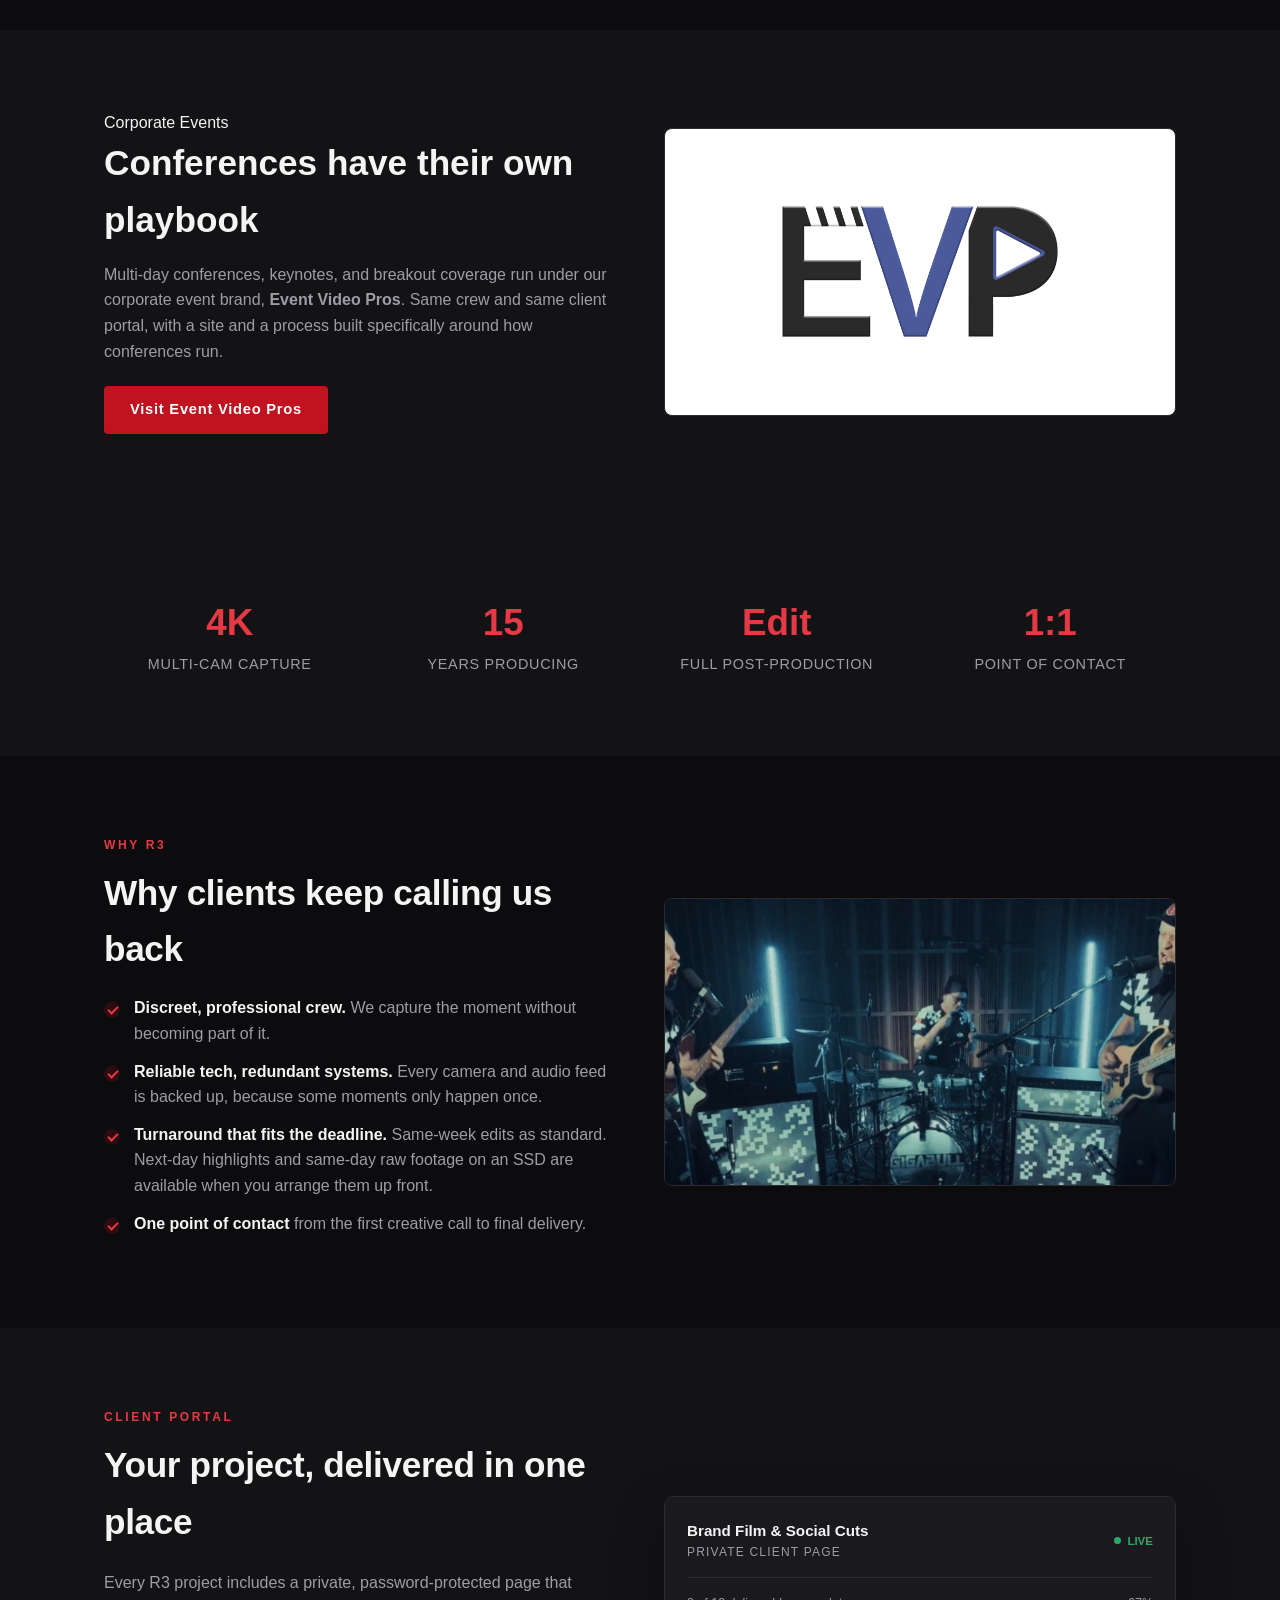
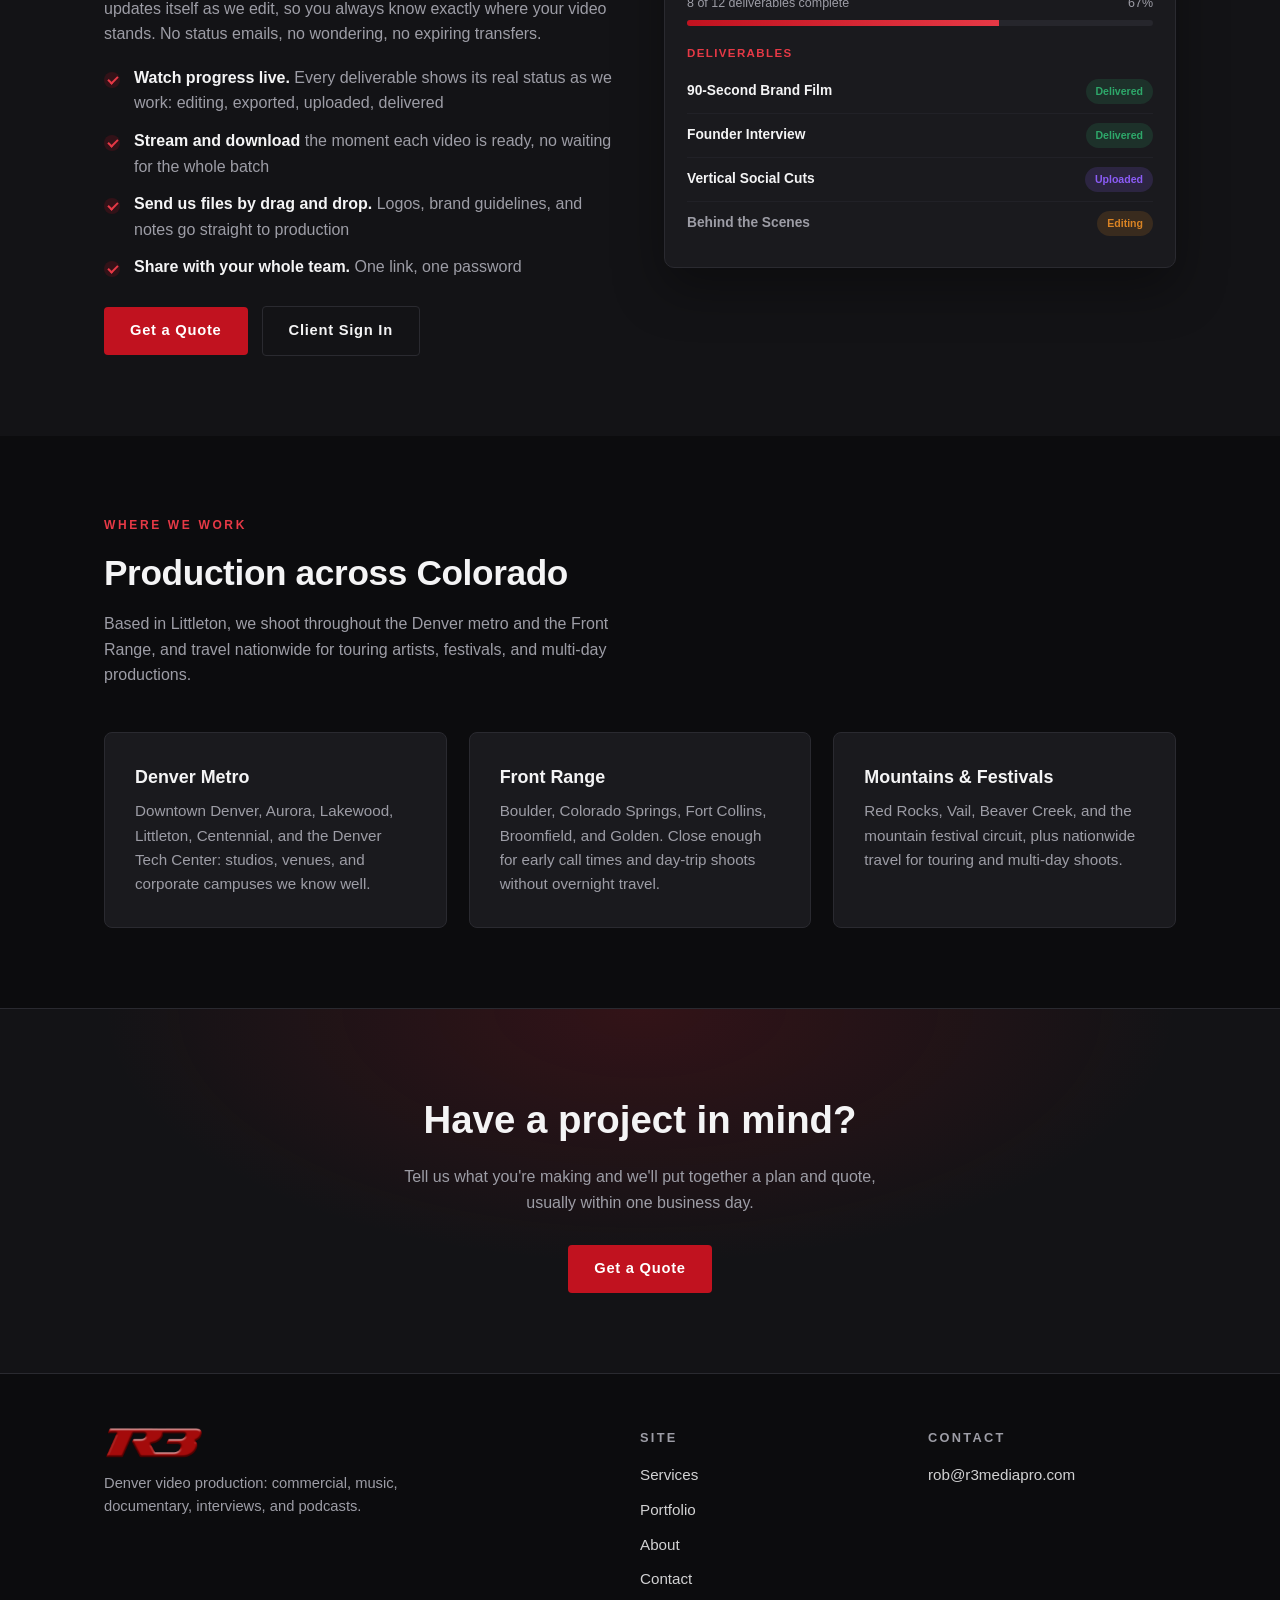
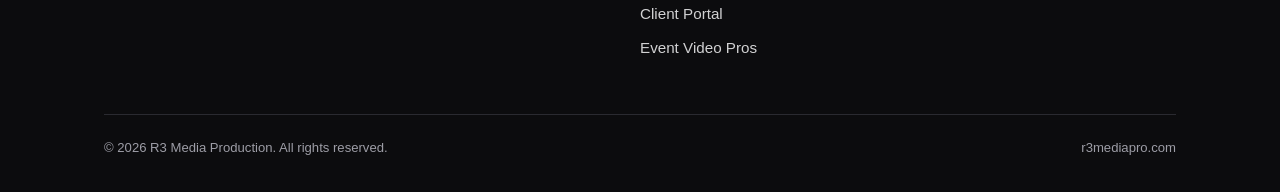
==== commit 8fc22e06: "Replace placeholder icons with the EVP mark and frames from our own work Conference handoff now show" ====
--- a/index.html
+++ b/index.html
@@ -195,8 +195,8 @@
           <a class="btn" href="https://eventvideopros.com/">Visit Event Video Pros</a>
         </div>
       </div>
-      <div class="service-visual" style="aspect-ratio:16/10;">
-        <svg width="110" height="110" viewBox="0 0 24 24" fill="none" stroke="#e63946" stroke-width="1"><path d="M23 7l-7 5 7 5V7z"/><rect x="1" y="5" width="15" height="14" rx="2"/></svg>
+      <div class="service-visual logo" style="aspect-ratio:16/9; background:#fff;">
+        <img src="assets/evp-mark.png" alt="Event Video Pros">
       </div>
     </div>
   </div>
@@ -228,8 +228,8 @@
           <li><strong>One point of contact</strong> from the first creative call to final delivery.</li>
         </ul>
       </div>
-      <div class="service-visual">
-        <svg width="120" height="120" viewBox="0 0 24 24" fill="none" stroke="#e63946" stroke-width="1"><path d="M23 7l-7 5 7 5V7z"/><rect x="1" y="5" width="15" height="14" rx="2"/></svg>
+      <div class="service-visual photo" style="aspect-ratio:16/9;">
+        <img src="assets/frame-gigabull.jpg" alt="Multi-camera live session shoot by R3 Media Production" loading="lazy">
       </div>
     </div>
   </div>
--- a/css/styles.css
+++ b/css/styles.css
@@ -269,3 +269,9 @@
   padding: 10px 12px 12px; border-bottom: 1px solid var(--line);
 }
 .vt tr.info-row td span { margin-right: 22px; white-space: nowrap; }
+
+/* photo fills the 16:9 panel; logos stay centred with breathing room */
+.service-visual { overflow: hidden; }
+.service-visual.photo { padding: 0; }
+.service-visual.photo img { width: 100%; height: 100%; object-fit: cover; display: block; }
+.service-visual.logo img { max-width: 54%; height: auto; }
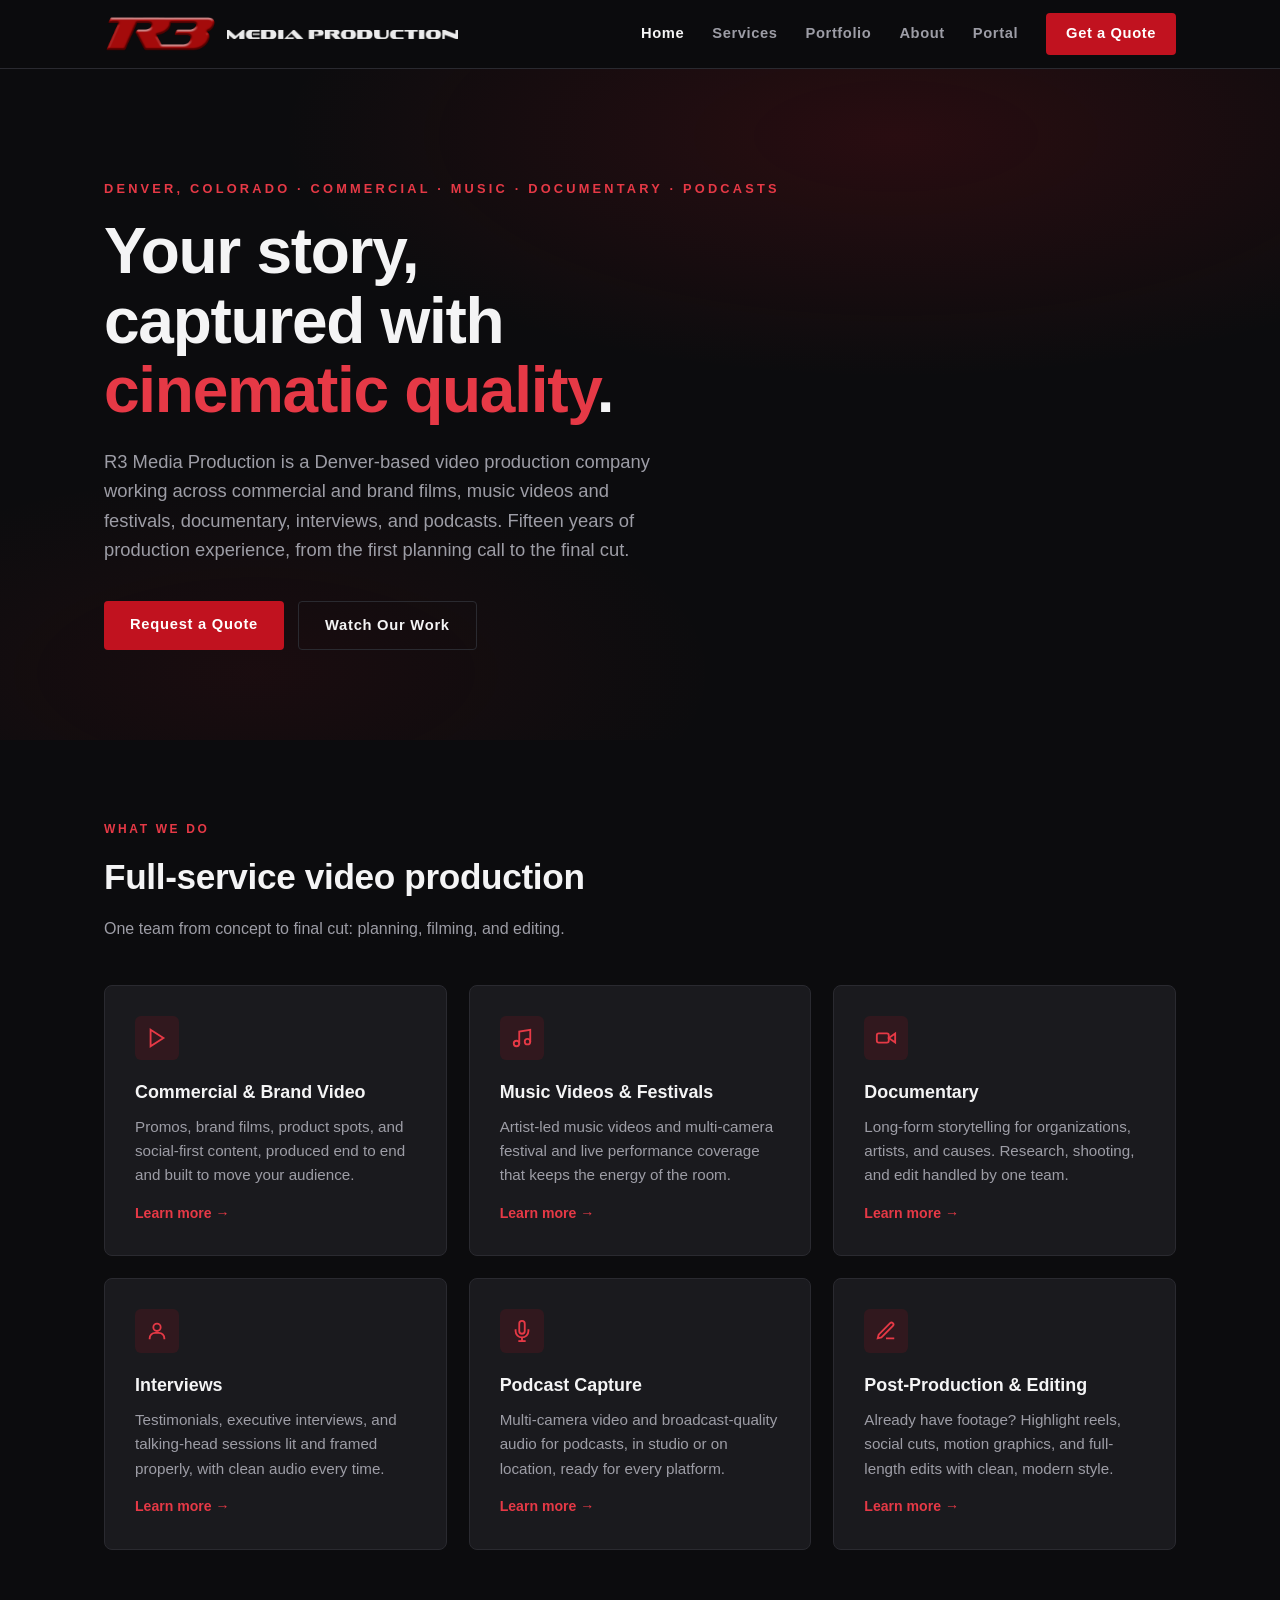
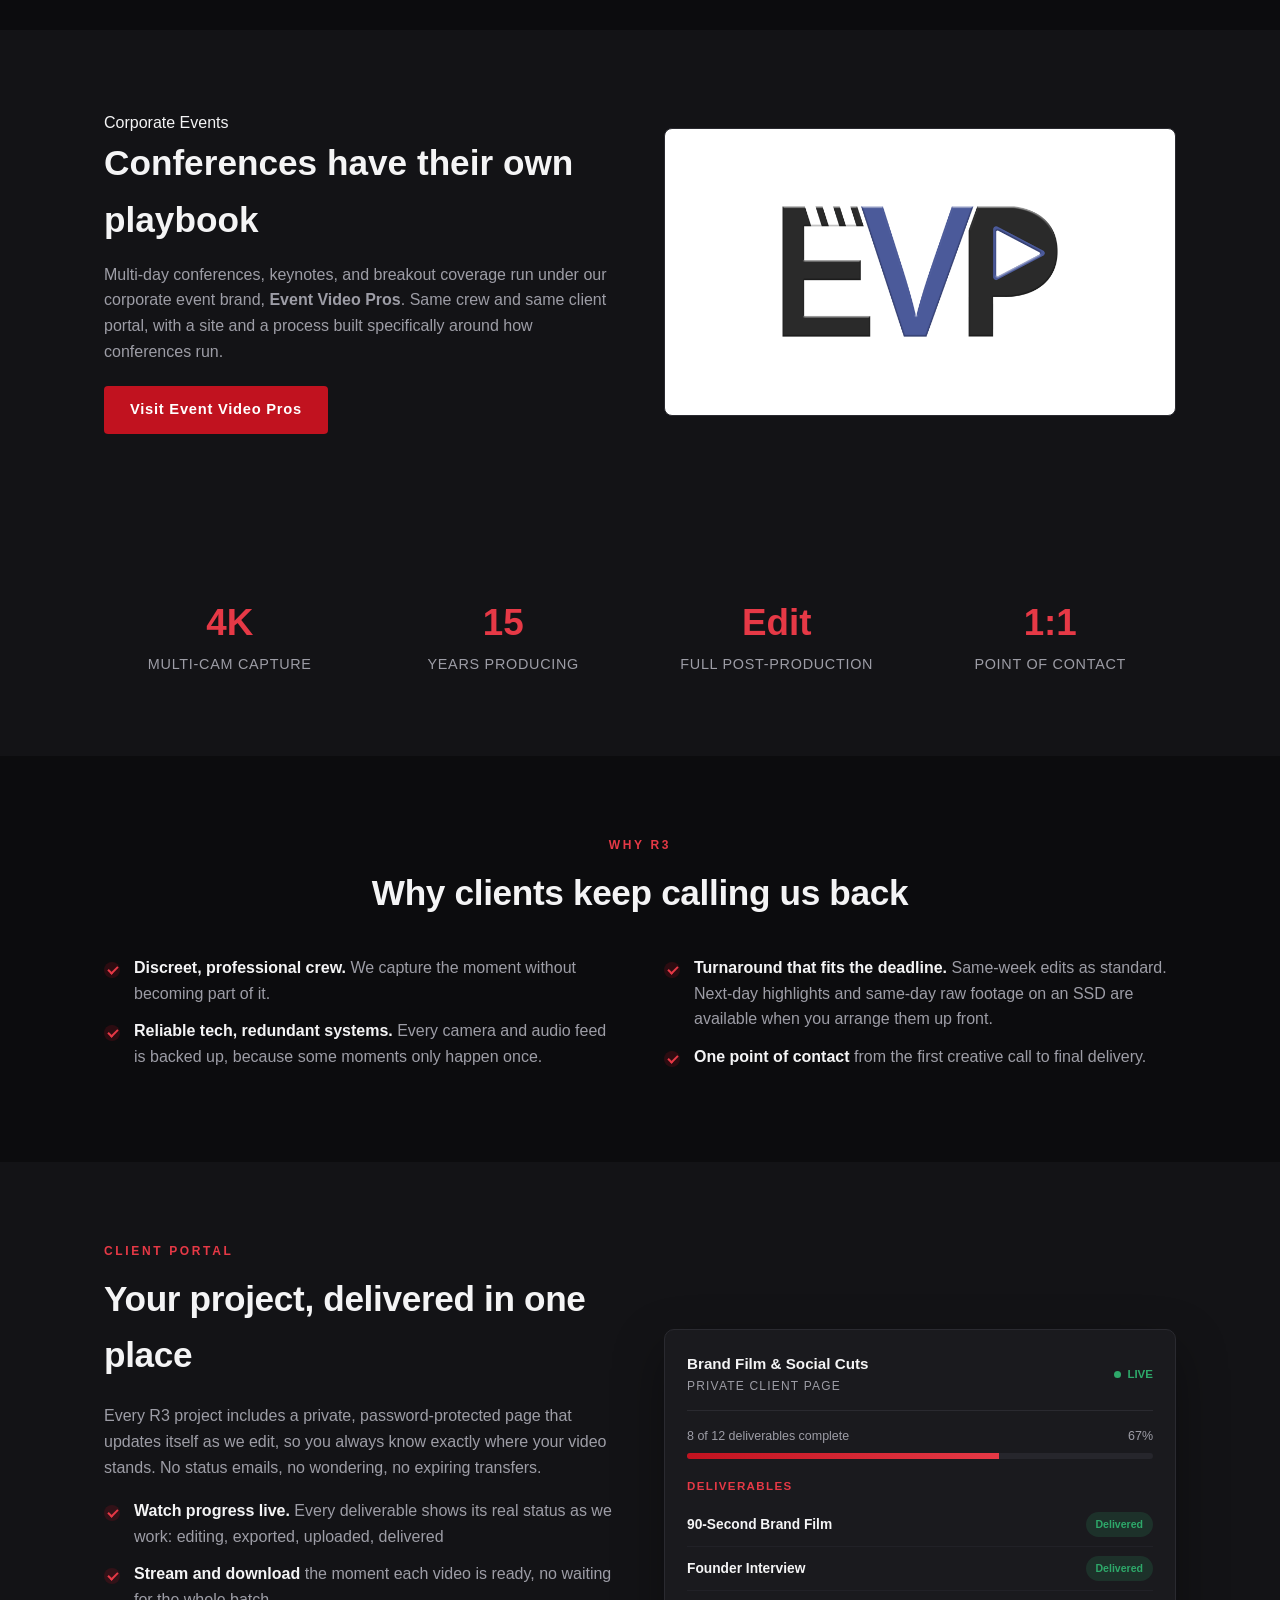
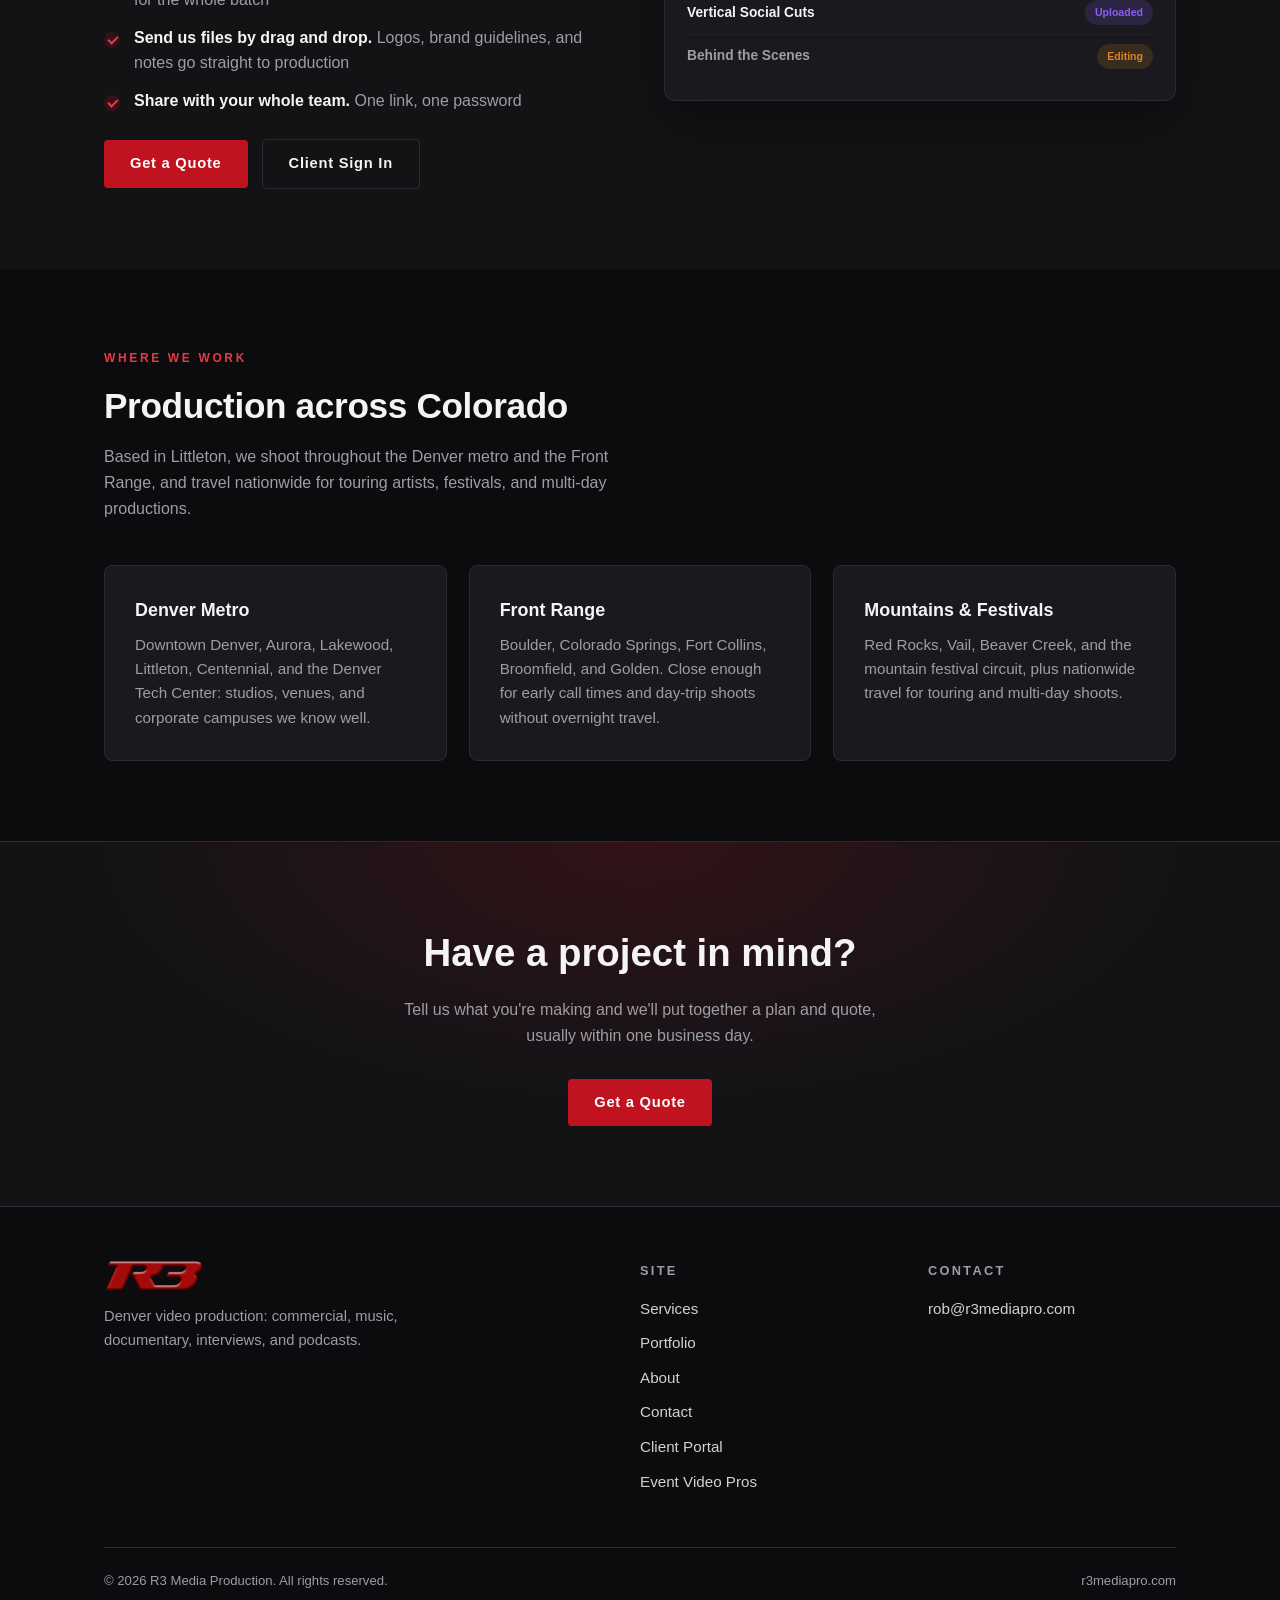
==== commit a4a014f8: "Why R3 goes full-width instead of carrying a filler image None of the published videos yield a usabl" ====
--- a/index.html
+++ b/index.html
@@ -215,22 +215,19 @@
 
 <section class="block">
   <div class="wrap">
-    <div class="grid cols-2" style="align-items:center; gap:48px;">
-      <div>
-        <div class="section-head" style="margin-bottom:0;">
-          <div class="kicker">Why R3</div>
-          <h2>Why clients keep calling us back</h2>
-        </div>
-        <ul class="checks">
-          <li><strong>Discreet, professional crew.</strong> We capture the moment without becoming part of it.</li>
-          <li><strong>Reliable tech, redundant systems.</strong> Every camera and audio feed is backed up, because some moments only happen once.</li>
-          <li><strong>Turnaround that fits the deadline.</strong> Same-week edits as standard. Next-day highlights and same-day raw footage on an SSD are available when you arrange them up front.</li>
-          <li><strong>One point of contact</strong> from the first creative call to final delivery.</li>
-        </ul>
-      </div>
-      <div class="service-visual photo" style="aspect-ratio:16/9;">
-        <img src="assets/frame-gigabull.jpg" alt="Multi-camera live session shoot by R3 Media Production" loading="lazy">
-      </div>
+    <div class="section-head" style="text-align:center; margin-bottom:34px;">
+      <div class="kicker">Why R3</div>
+      <h2>Why clients keep calling us back</h2>
+    </div>
+    <div class="grid cols-2" style="gap:0 48px; align-items:start;">
+      <ul class="checks" style="margin-top:0;">
+        <li><strong>Discreet, professional crew.</strong> We capture the moment without becoming part of it.</li>
+        <li><strong>Reliable tech, redundant systems.</strong> Every camera and audio feed is backed up, because some moments only happen once.</li>
+      </ul>
+      <ul class="checks" style="margin-top:0;">
+        <li><strong>Turnaround that fits the deadline.</strong> Same-week edits as standard. Next-day highlights and same-day raw footage on an SSD are available when you arrange them up front.</li>
+        <li><strong>One point of contact</strong> from the first creative call to final delivery.</li>
+      </ul>
     </div>
   </div>
 </section>
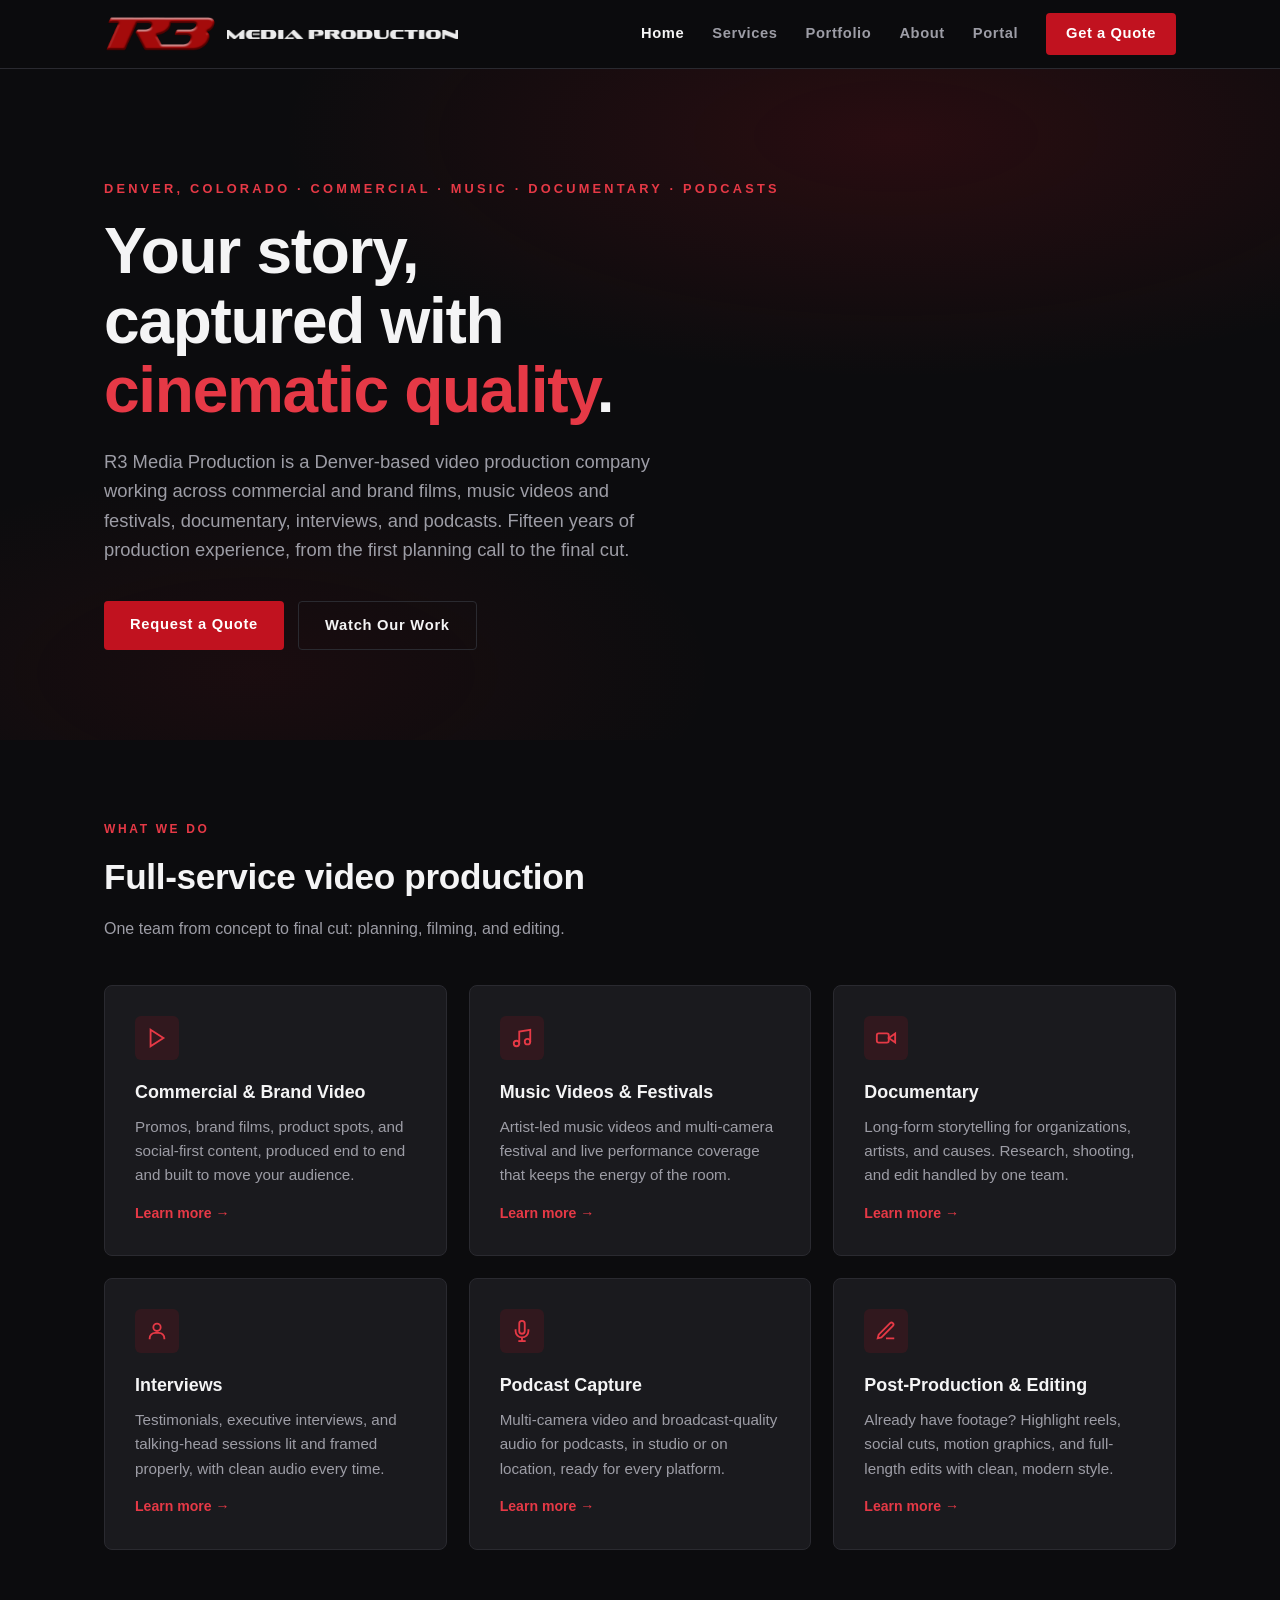
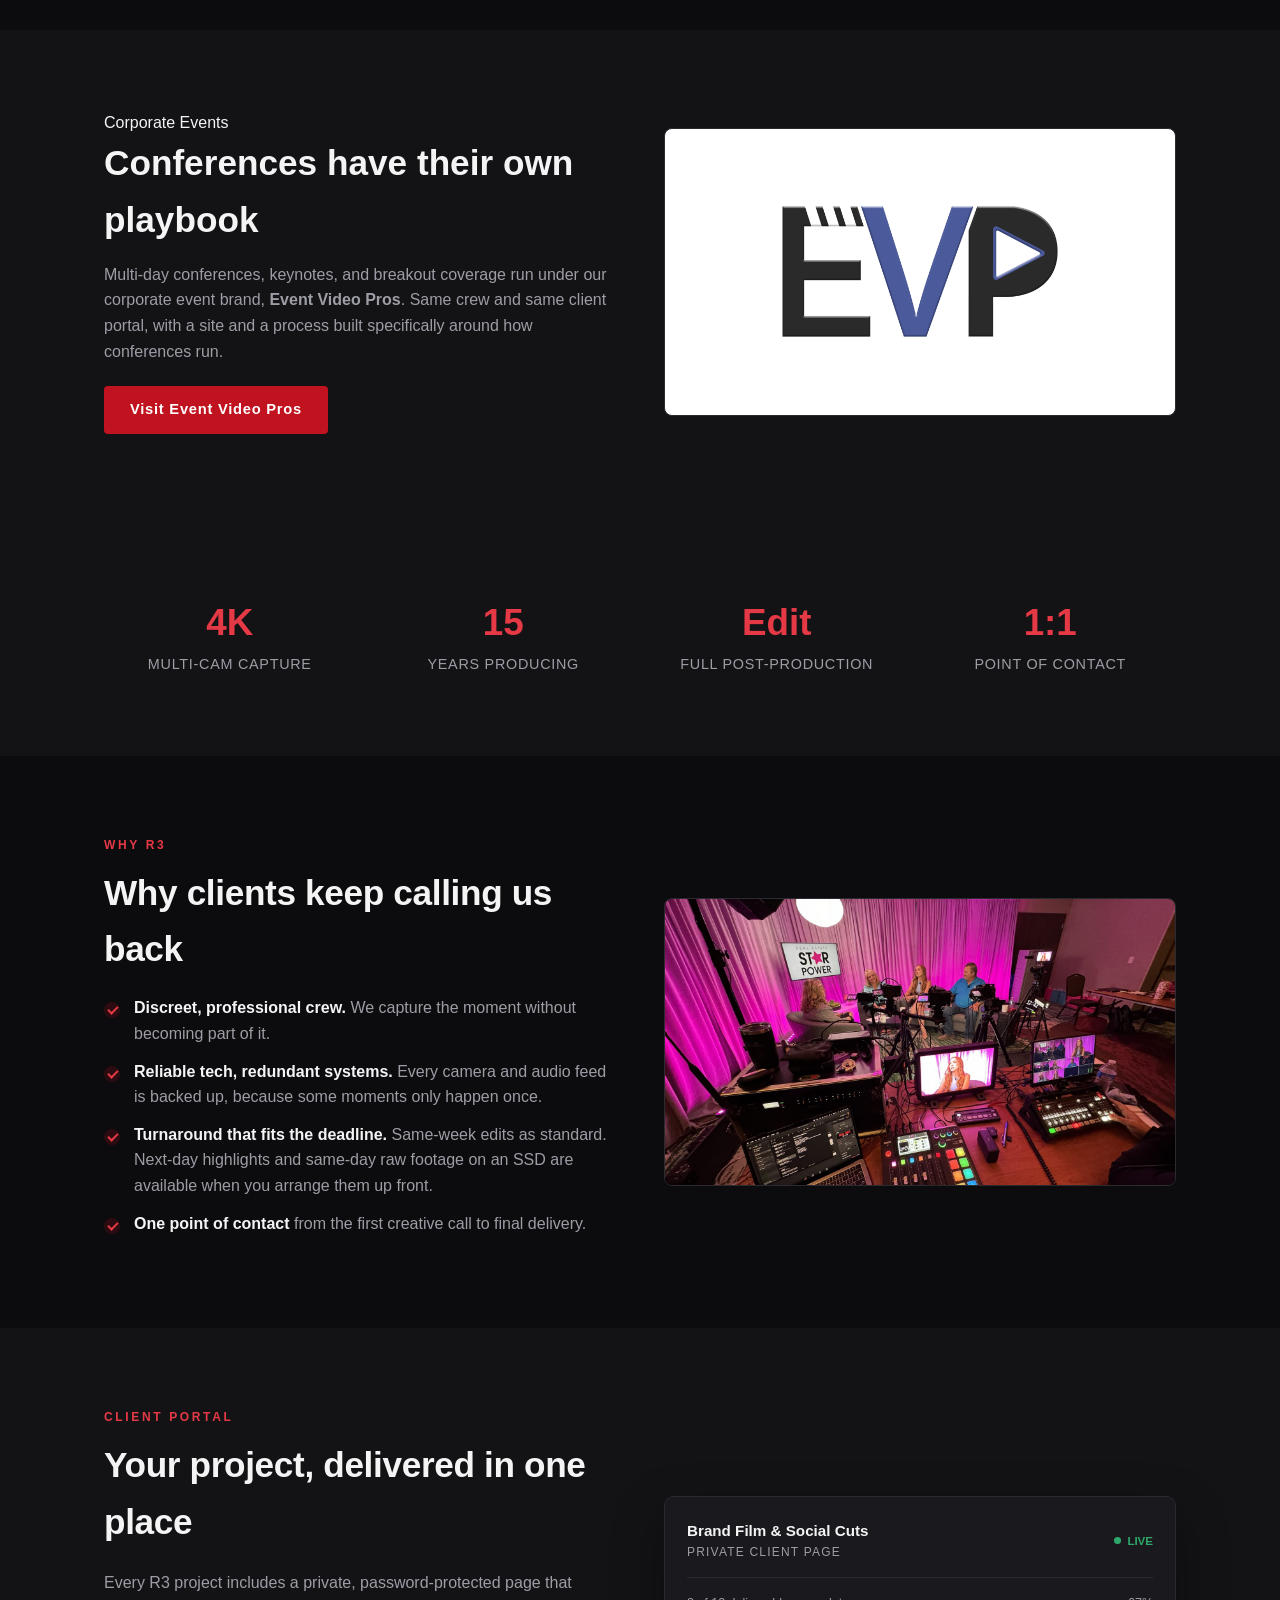
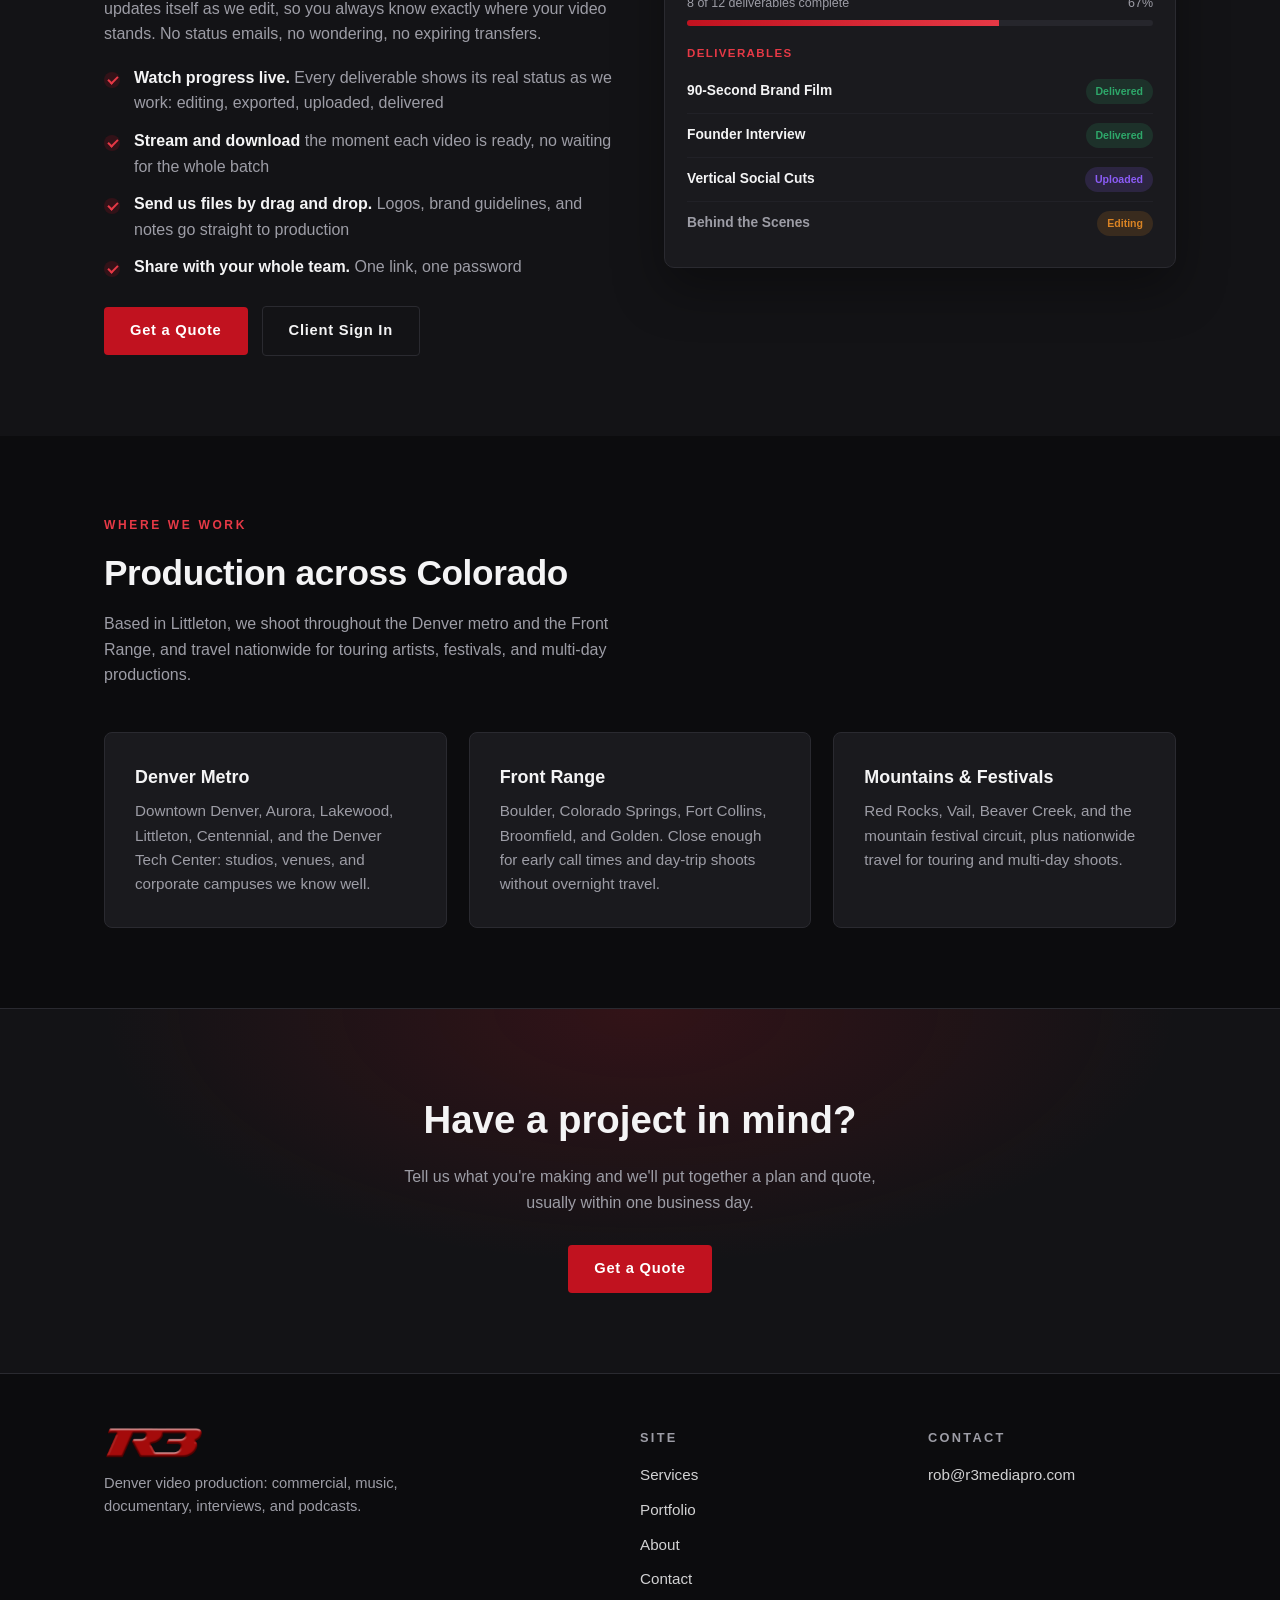
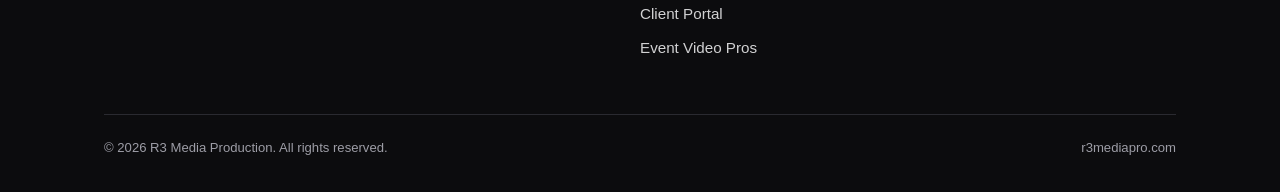
==== commit fd4a2401: "Real behind-the-scenes photos in the Why and About panels Star Power set and switching position, sho" ====
--- a/index.html
+++ b/index.html
@@ -215,19 +215,22 @@
 
 <section class="block">
   <div class="wrap">
-    <div class="section-head" style="text-align:center; margin-bottom:34px;">
-      <div class="kicker">Why R3</div>
-      <h2>Why clients keep calling us back</h2>
-    </div>
-    <div class="grid cols-2" style="gap:0 48px; align-items:start;">
-      <ul class="checks" style="margin-top:0;">
-        <li><strong>Discreet, professional crew.</strong> We capture the moment without becoming part of it.</li>
-        <li><strong>Reliable tech, redundant systems.</strong> Every camera and audio feed is backed up, because some moments only happen once.</li>
-      </ul>
-      <ul class="checks" style="margin-top:0;">
-        <li><strong>Turnaround that fits the deadline.</strong> Same-week edits as standard. Next-day highlights and same-day raw footage on an SSD are available when you arrange them up front.</li>
-        <li><strong>One point of contact</strong> from the first creative call to final delivery.</li>
-      </ul>
+    <div class="grid cols-2" style="align-items:center; gap:48px;">
+      <div>
+        <div class="section-head" style="margin-bottom:0;">
+          <div class="kicker">Why R3</div>
+          <h2>Why clients keep calling us back</h2>
+        </div>
+        <ul class="checks">
+          <li><strong>Discreet, professional crew.</strong> We capture the moment without becoming part of it.</li>
+          <li><strong>Reliable tech, redundant systems.</strong> Every camera and audio feed is backed up, because some moments only happen once.</li>
+          <li><strong>Turnaround that fits the deadline.</strong> Same-week edits as standard. Next-day highlights and same-day raw footage on an SSD are available when you arrange them up front.</li>
+          <li><strong>One point of contact</strong> from the first creative call to final delivery.</li>
+        </ul>
+      </div>
+      <div class="service-visual photo" style="aspect-ratio:16/9;">
+        <img src="assets/bts-switcher.jpg" alt="R3 Media Production multi-camera switching and recording position on a shoot" loading="lazy">
+      </div>
     </div>
   </div>
 </section>
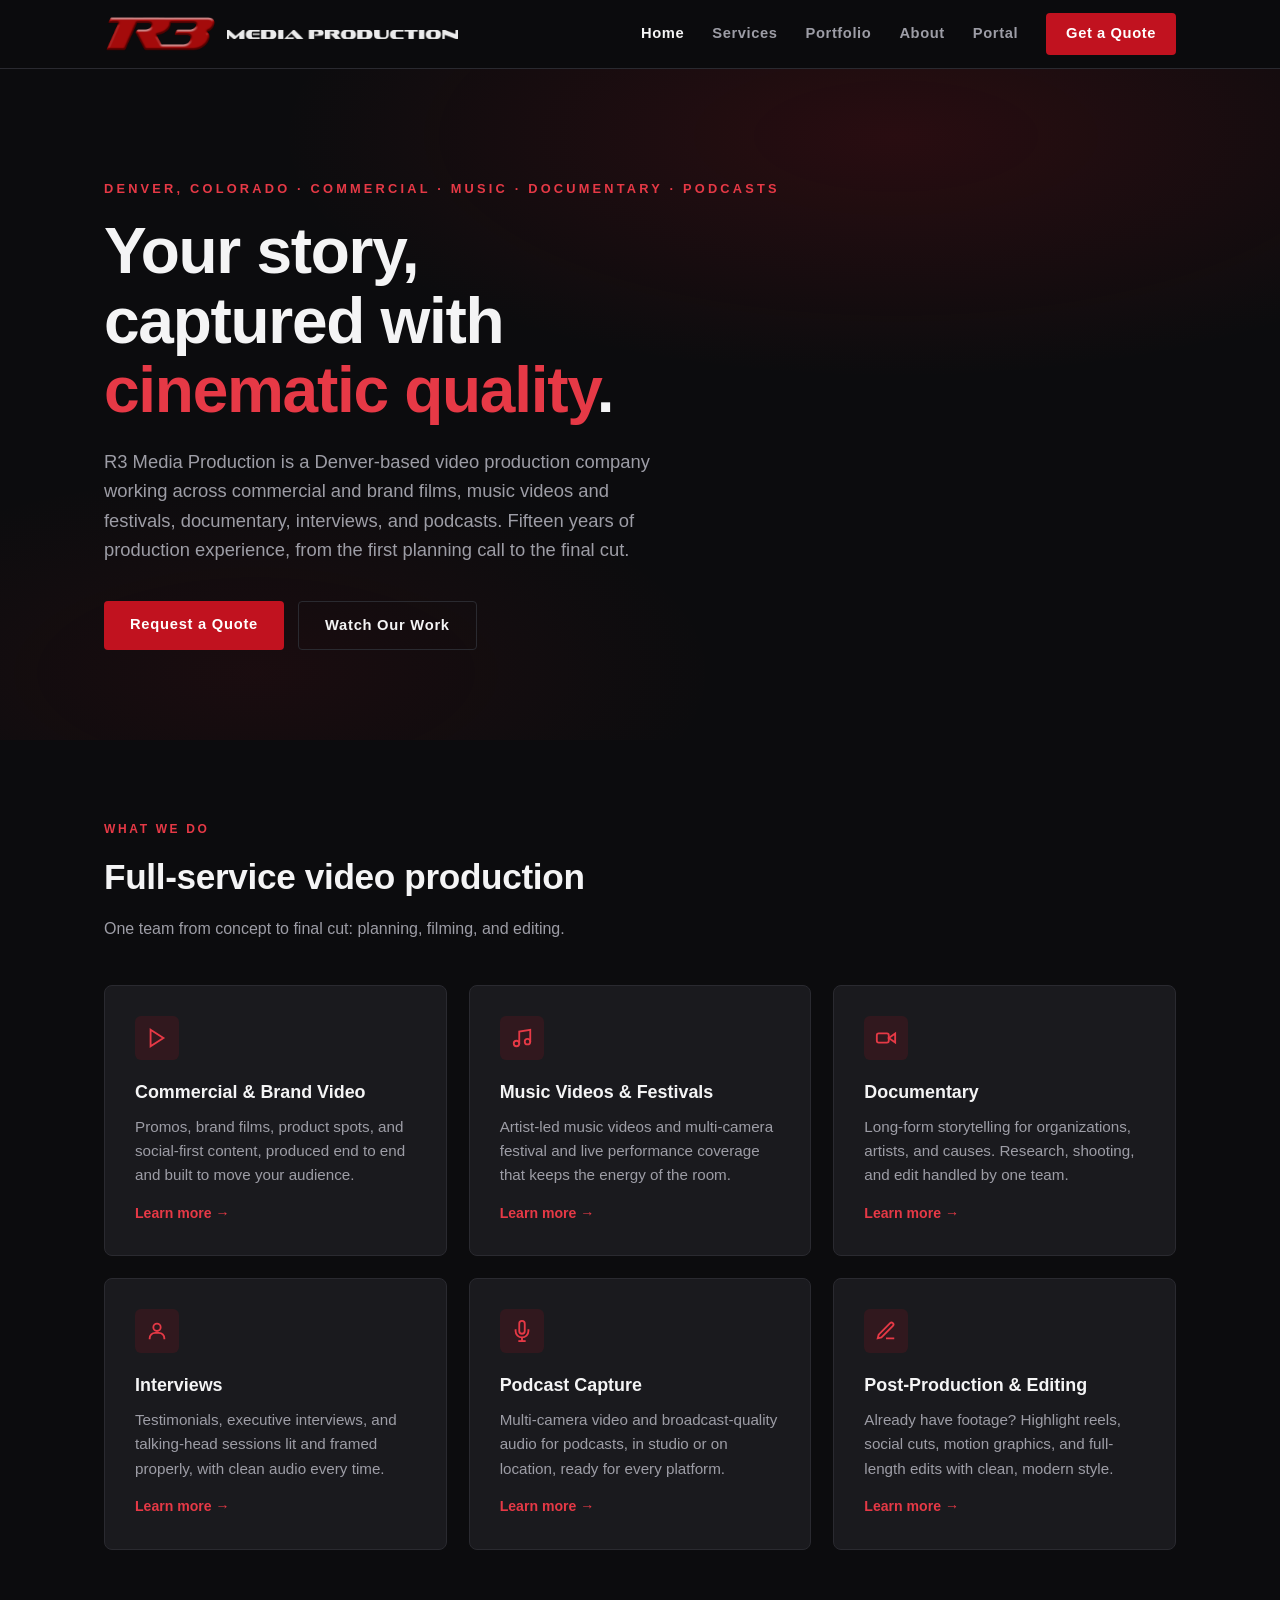
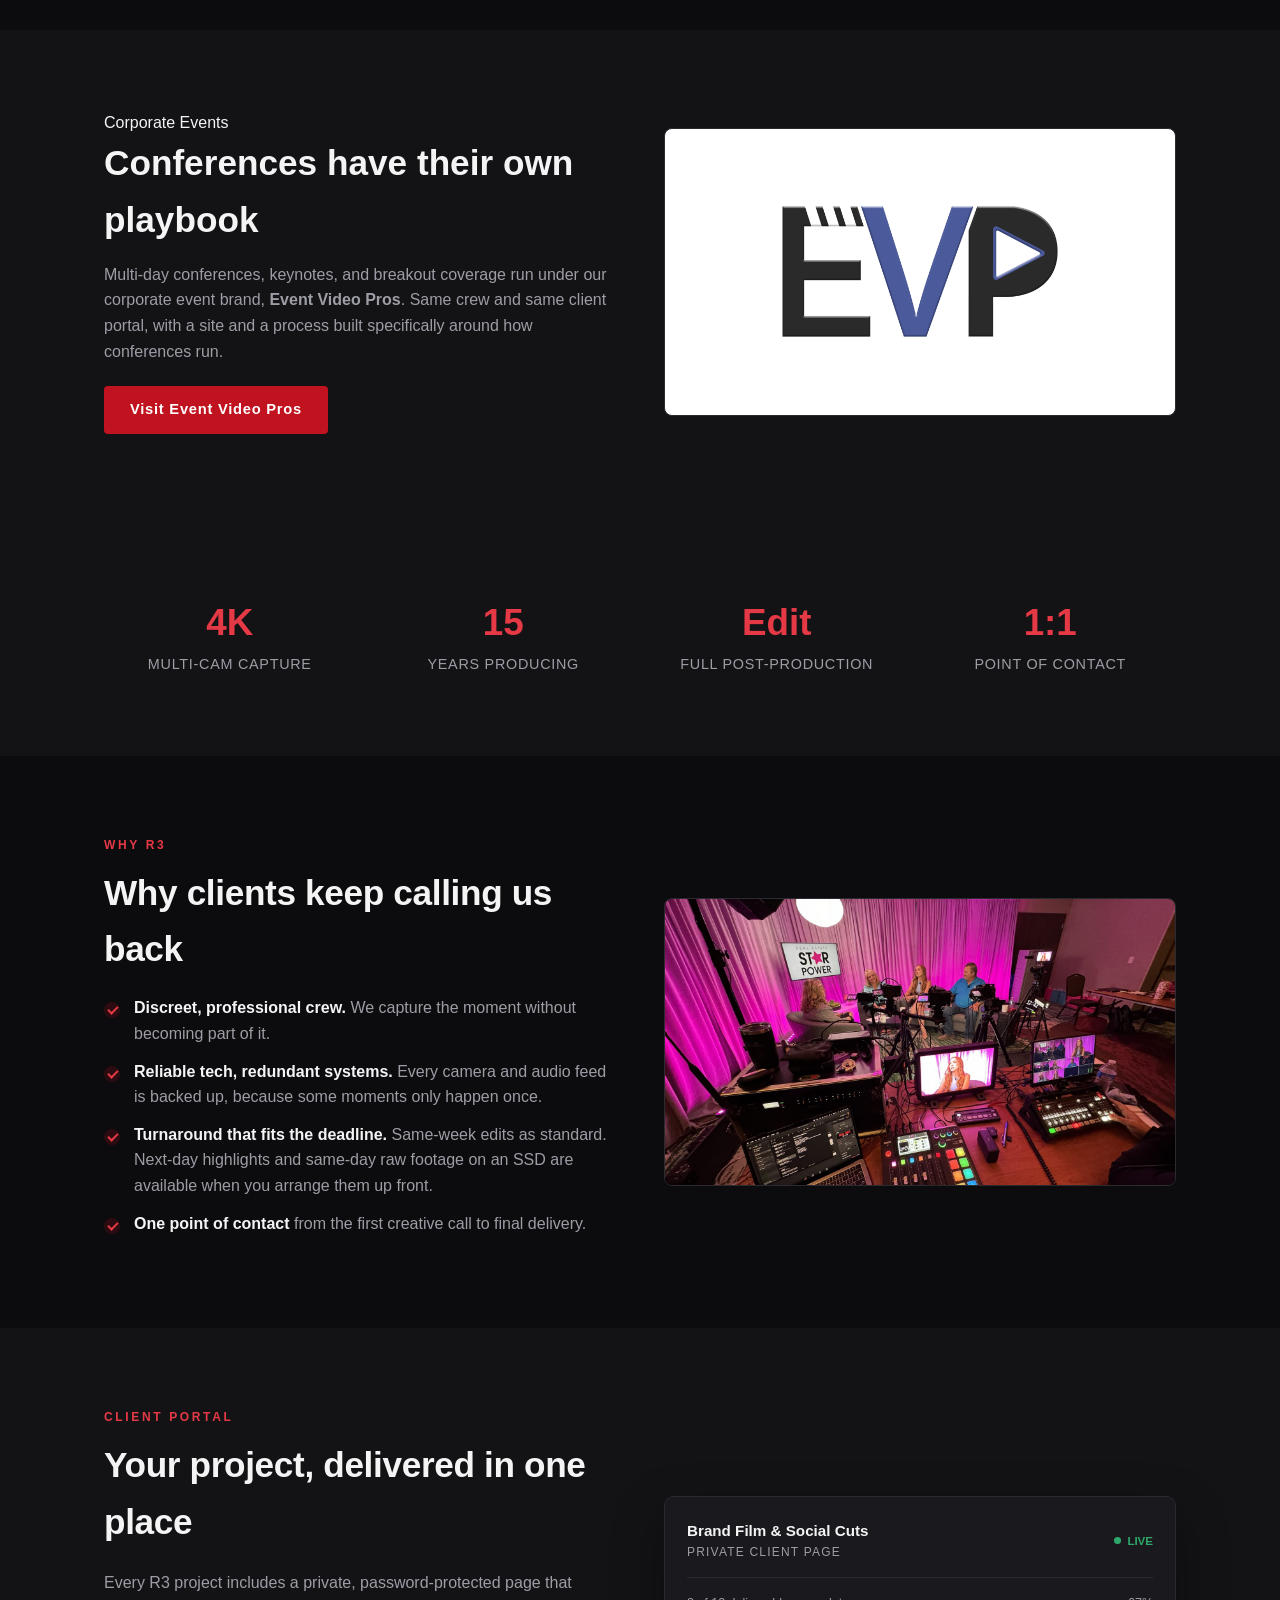
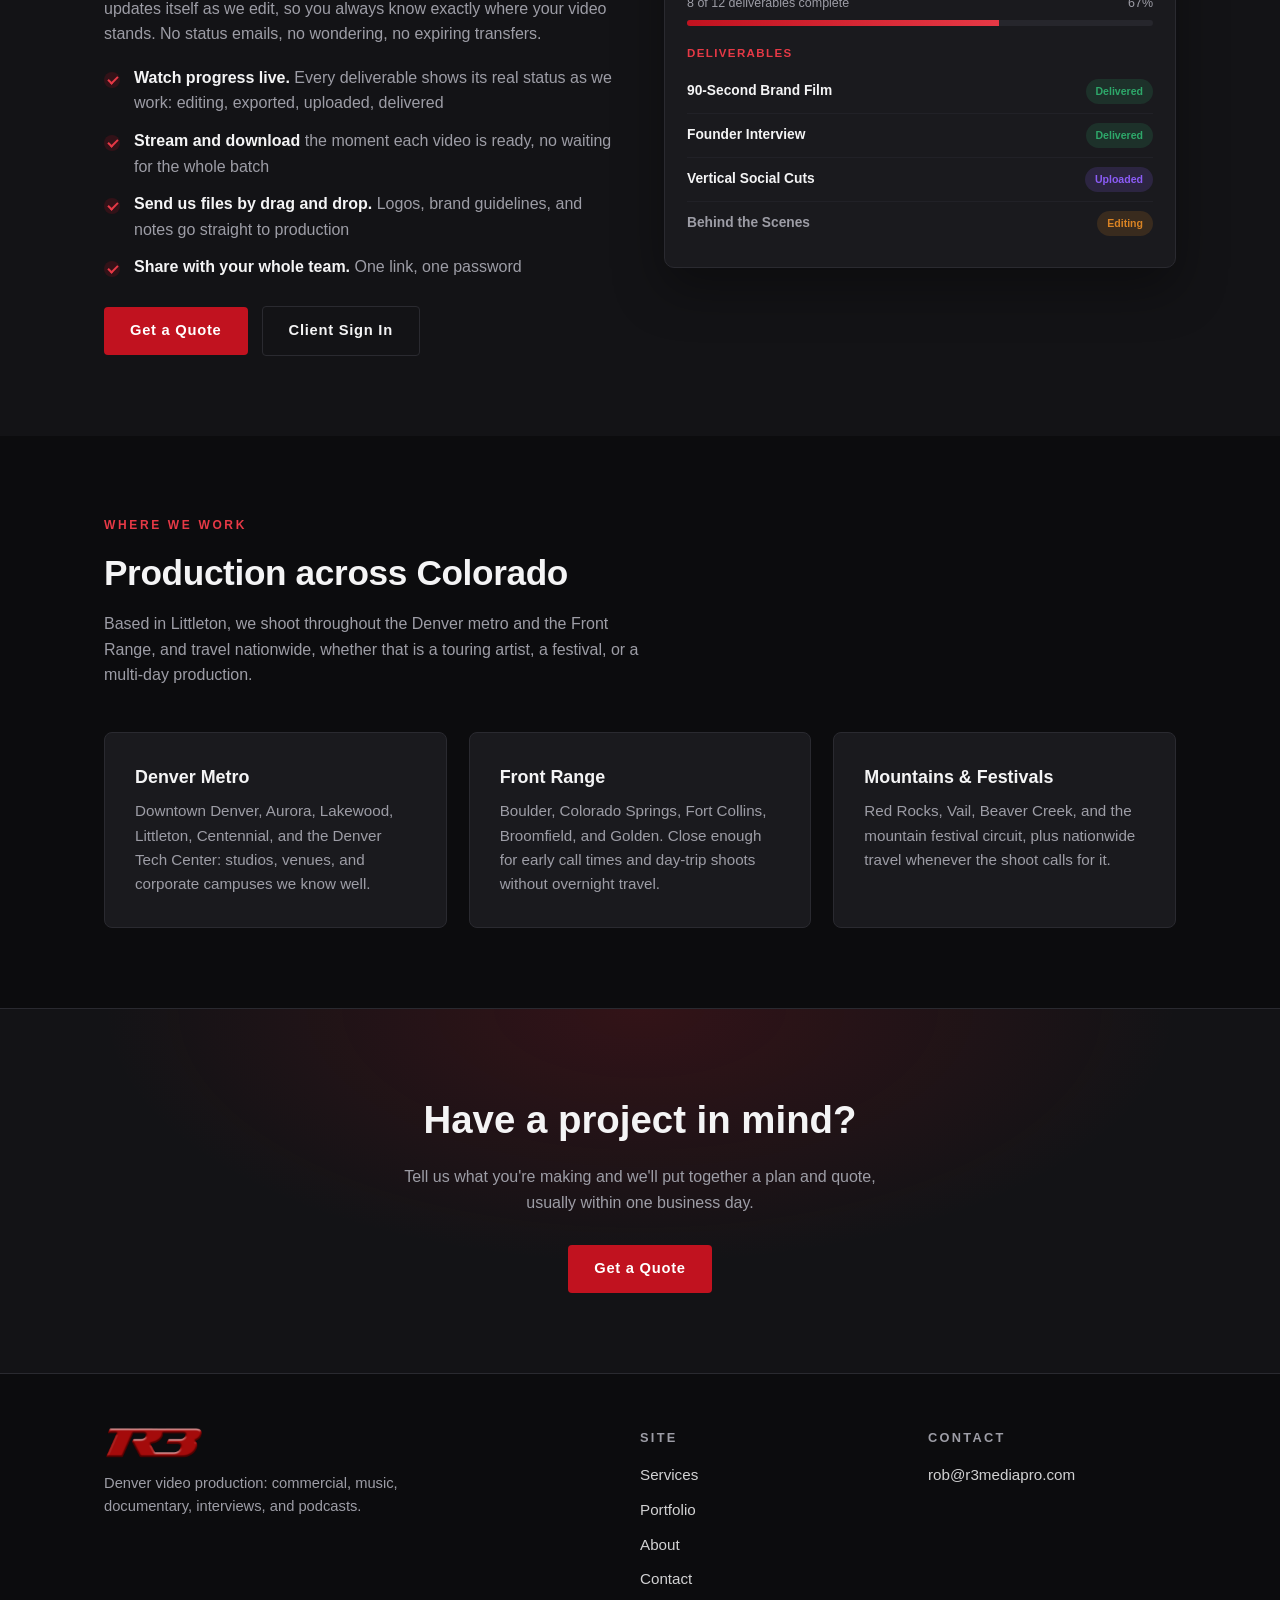
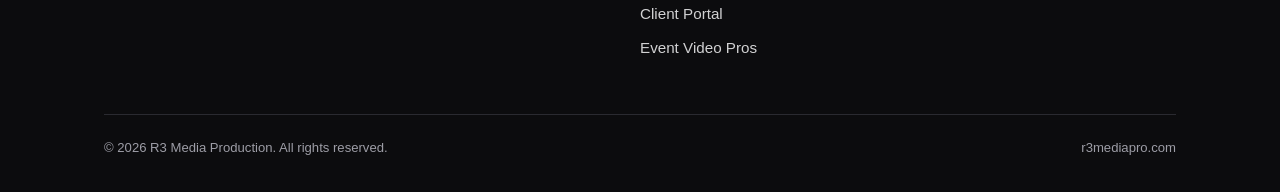
==== commit 7c8ec5c3: "Drop the conditions on R3 travel 'For the right project' and the by-project-type qualifiers read as " ====
--- a/index.html
+++ b/index.html
@@ -43,7 +43,8 @@
         { "@type": "City", "name": "Boulder" },
         { "@type": "City", "name": "Colorado Springs" },
         { "@type": "City", "name": "Aurora" },
-        { "@type": "State", "name": "Colorado" }
+        { "@type": "State", "name": "Colorado" },
+        { "@type": "Country", "name": "United States" }
       ],
       "knowsAbout": [
         "commercial video production",
@@ -299,7 +300,7 @@
     <div class="section-head">
       <div class="kicker">Where We Work</div>
       <h2>Production across Colorado</h2>
-      <p>Based in Littleton, we shoot throughout the Denver metro and the Front Range, and travel nationwide for touring artists, festivals, and multi-day productions.</p>
+      <p>Based in Littleton, we shoot throughout the Denver metro and the Front Range, and travel nationwide, whether that is a touring artist, a festival, or a multi-day production.</p>
     </div>
     <div class="grid cols-3">
       <div class="card">
@@ -312,7 +313,7 @@
       </div>
       <div class="card">
         <h3>Mountains &amp; Festivals</h3>
-        <p>Red Rocks, Vail, Beaver Creek, and the mountain festival circuit, plus nationwide travel for touring and multi-day shoots.</p>
+        <p>Red Rocks, Vail, Beaver Creek, and the mountain festival circuit, plus nationwide travel whenever the shoot calls for it.</p>
       </div>
     </div>
   </div>
